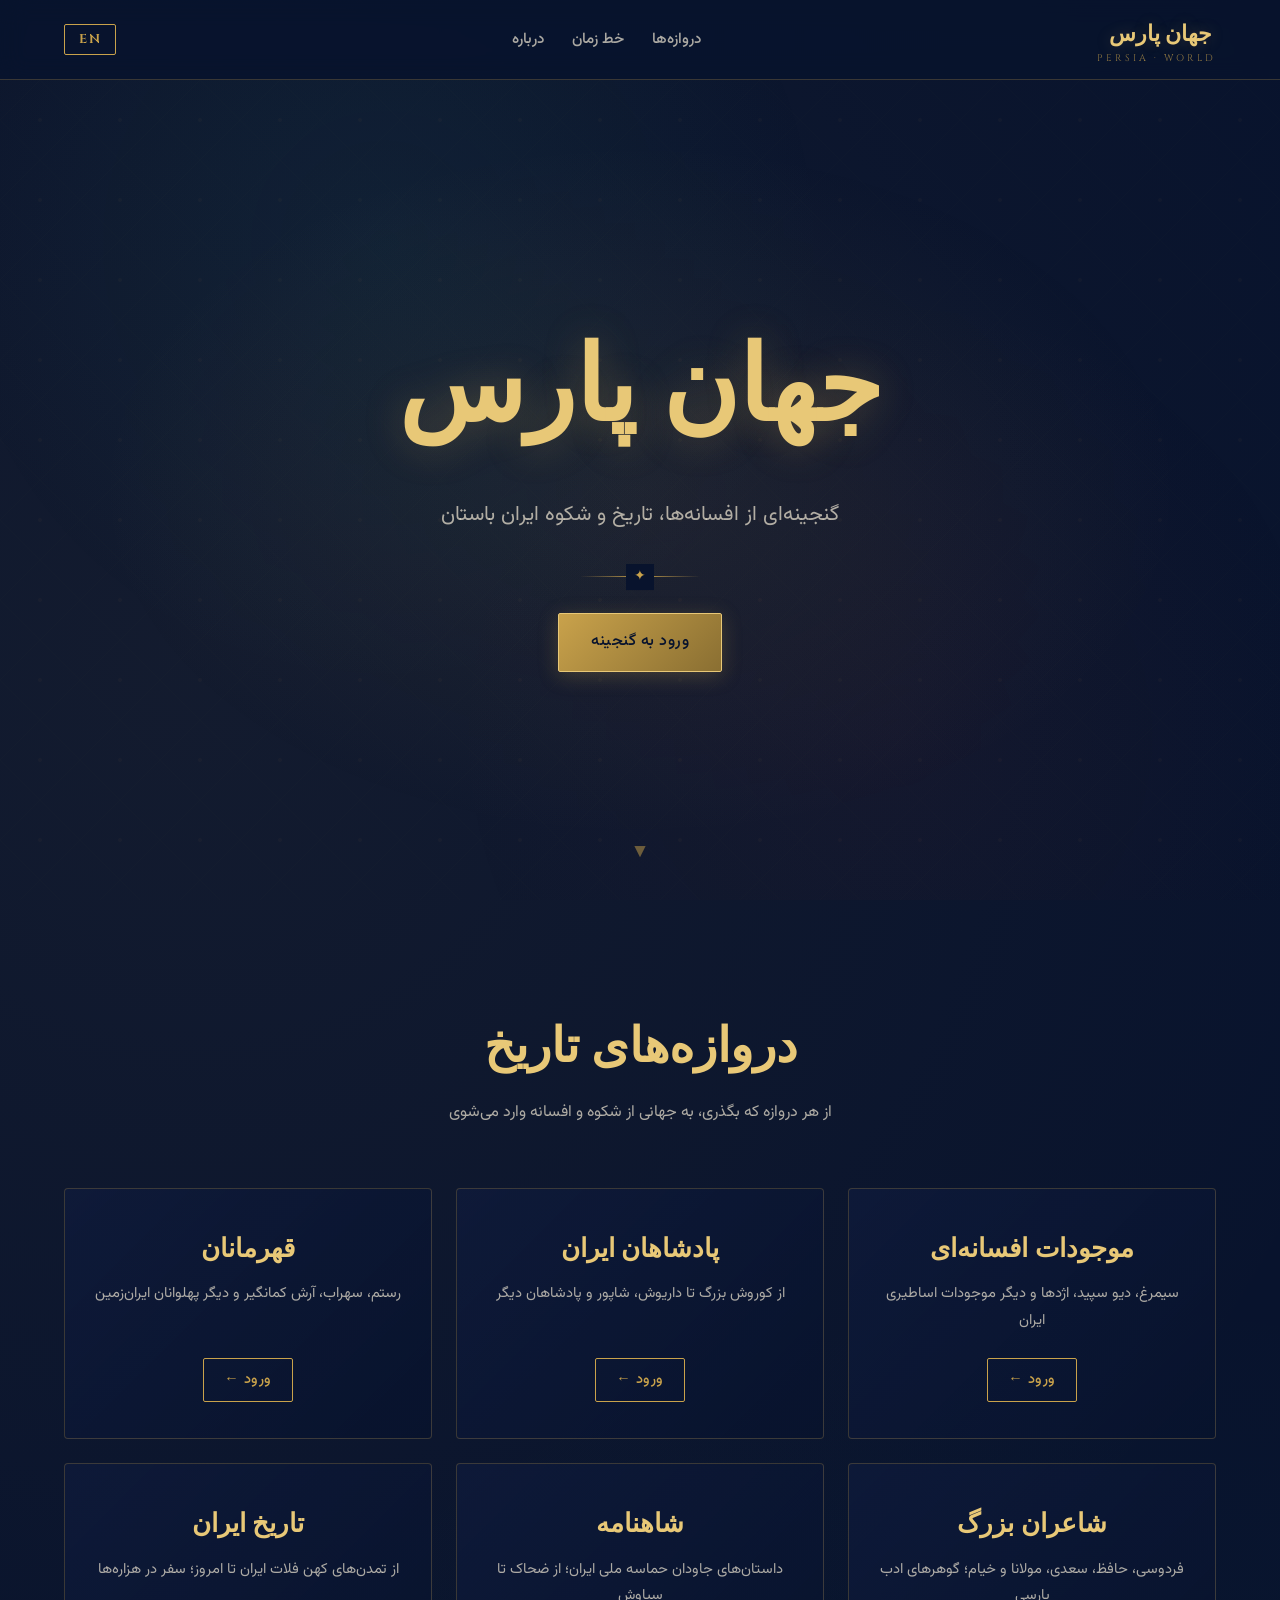
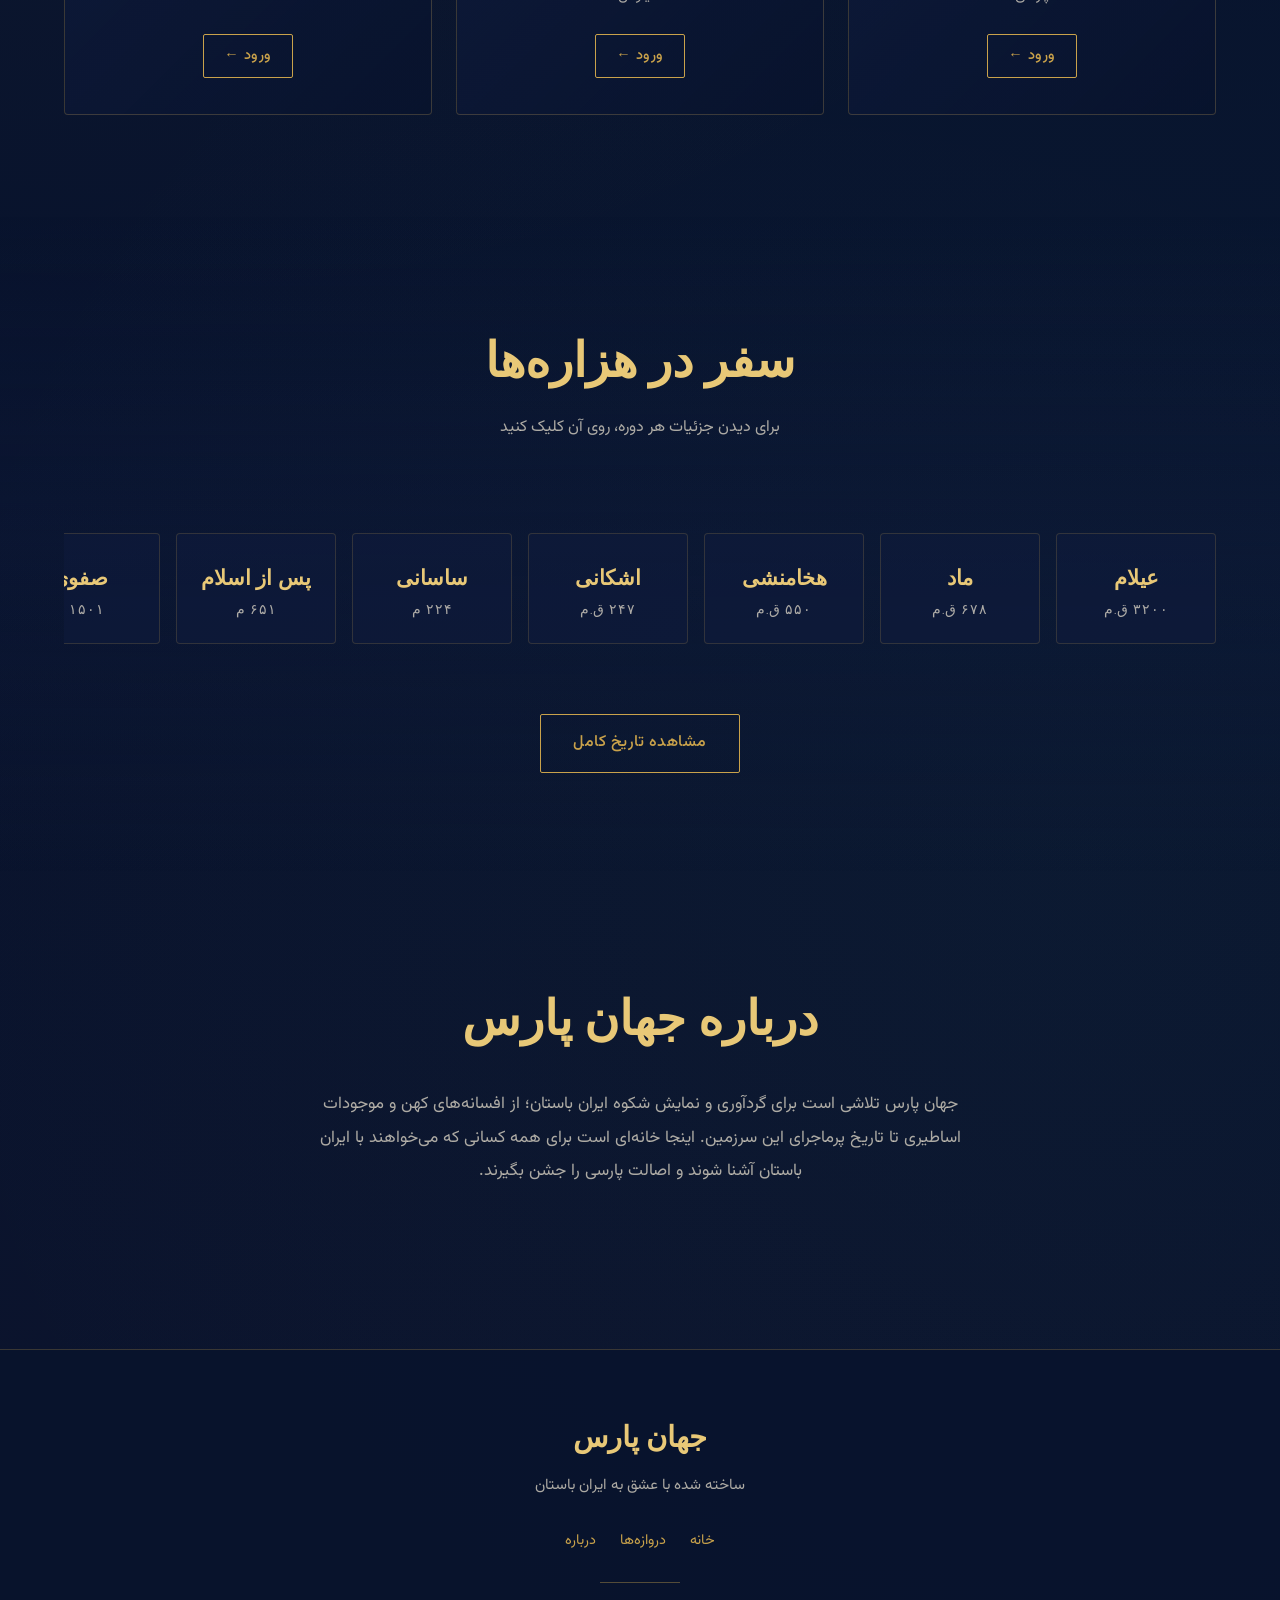
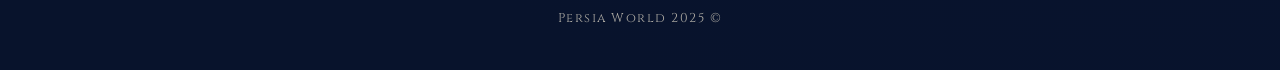
==== index.html @ 2fe026a0 "Update index.html" ====
<!DOCTYPE html>
<html lang="fa" dir="rtl">
<head>
  <meta charset="UTF-8">
  <meta name="viewport" content="width=device-width, initial-scale=1.0">
  <title>جهان پارس | Persia World</title>
  <meta name="description" content="گنجینه‌ای از افسانه‌ها، تاریخ و شکوه ایران باستان">
  <link rel="preconnect" href="https://fonts.googleapis.com">
  <link rel="preconnect" href="https://fonts.gstatic.com" crossorigin>
  <link href="https://fonts.googleapis.com/css2?family=Lalezar&family=Vazirmatn:wght@300;400;500;700;900&family=Cinzel:wght@400;700&display=swap" rel="stylesheet">
  <link rel="stylesheet" href="assets/css/main.css">
</head>
<body>

  <!-- هدر (بدون هیچ لوگو یا آیکون) -->
  <header class="site-header">
    <div class="container header-inner">
      <a href="index.html" class="brand">
        <span class="brand-fa" data-fa="جهان پارس" data-en="Persia World">جهان پارس</span>
        <span class="brand-en">PERSIA · WORLD</span>
      </a>
      <nav class="main-nav">
        <a href="#sections" data-fa="دروازه‌ها" data-en="Gateways">دروازه‌ها</a>
        <a href="#timeline" data-fa="خط زمان" data-en="Timeline">خط زمان</a>
        <a href="#about" data-fa="درباره" data-en="About">درباره</a>
      </nav>
      <div class="header-actions">
        <button class="lang-toggle" aria-label="تغییر زبان">EN</button>
        <button class="menu-toggle" aria-label="منو">☰</button>
      </div>
    </div>
  </header>

  <!-- هیرو -->
  <section class="hero">
    <div class="hero-bg-ornament"></div>
    <div class="hero-content container">
      <h1 class="hero-title" data-fa="جهان پارس" data-en="Persia World">جهان پارس</h1>
      <p class="hero-subtitle" data-fa="گنجینه‌ای از افسانه‌ها، تاریخ و شکوه ایران باستان" data-en="A treasury of legends, history, and the glory of ancient Persia">
        گنجینه‌ای از افسانه‌ها، تاریخ و شکوه ایران باستان
      </p>
      <div class="hero-divider"></div>
      <a href="#sections" class="btn btn-primary" data-fa="ورود به گنجینه" data-en="Enter the Treasury">ورود به گنجینه</a>
    </div>
    <div class="hero-scroll">▼</div>
  </section>

  <!-- دروازه‌ها (بدون آیکون — فقط متن) -->
  <section class="gateways" id="sections">
    <div class="container">
      <div class="section-header reveal">
        <h2 class="section-title" data-fa="دروازه‌های تاریخ" data-en="Gateways of History">دروازه‌های تاریخ</h2>
        <p class="section-desc" data-fa="از هر دروازه که بگذری، به جهانی از شکوه و افسانه وارد می‌شوی" data-en="Through each gateway, you step into a world of glory and legend">از هر دروازه که بگذری، به جهانی از شکوه و افسانه وارد می‌شوی</p>
      </div>

      <div class="gateway-grid">

        <a href="sections/creatures.html" class="gateway-card reveal">
          <h3 data-fa="موجودات افسانه‌ای" data-en="Mythical Creatures">موجودات افسانه‌ای</h3>
          <p data-fa="سیمرغ، دیو سپید، اژدها و دیگر موجودات اساطیری ایران" data-en="Simurgh, White Div, dragons and other mythical beings of Persia">سیمرغ، دیو سپید، اژدها و دیگر موجودات اساطیری ایران</p>
          <span class="gateway-btn" data-fa="ورود ←" data-en="Enter →">ورود ←</span>
        </a>

        <a href="sections/kings.html" class="gateway-card reveal">
          <h3 data-fa="پادشاهان ایران" data-en="Kings of Persia">پادشاهان ایران</h3>
          <p data-fa="از کوروش بزرگ تا داریوش، شاپور و پادشاهان دیگر" data-en="From Cyrus the Great to Darius, Shapur and other rulers">از کوروش بزرگ تا داریوش، شاپور و پادشاهان دیگر</p>
          <span class="gateway-btn" data-fa="ورود ←" data-en="Enter →">ورود ←</span>
        </a>

        <a href="sections/heroes.html" class="gateway-card reveal">
          <h3 data-fa="قهرمانان" data-en="Heroes">قهرمانان</h3>
          <p data-fa="رستم، سهراب، آرش کمانگیر و دیگر پهلوانان ایران‌زمین" data-en="Rostam, Sohrab, Arash the Archer and other heroes of Persia">رستم، سهراب، آرش کمانگیر و دیگر پهلوانان ایران‌زمین</p>
          <span class="gateway-btn" data-fa="ورود ←" data-en="Enter →">ورود ←</span>
        </a>

        <a href="sections/poets.html" class="gateway-card reveal">
          <h3 data-fa="شاعران بزرگ" data-en="Great Poets">شاعران بزرگ</h3>
          <p data-fa="فردوسی، حافظ، سعدی، مولانا و خیام؛ گوهرهای ادب پارسی" data-en="Ferdowsi, Hafez, Saadi, Rumi and Khayyam; treasures of Persian literature">فردوسی، حافظ، سعدی، مولانا و خیام؛ گوهرهای ادب پارسی</p>
          <span class="gateway-btn" data-fa="ورود ←" data-en="Enter →">ورود ←</span>
        </a>

        <a href="sections/shahnameh.html" class="gateway-card reveal">
          <h3 data-fa="شاهنامه" data-en="Shahnameh">شاهنامه</h3>
          <p data-fa="داستان‌های جاودان حماسه ملی ایران؛ از ضحاک تا سیاوش" data-en="Timeless tales of Persia's national epic; from Zahhak to Siyavash">داستان‌های جاودان حماسه ملی ایران؛ از ضحاک تا سیاوش</p>
          <span class="gateway-btn" data-fa="ورود ←" data-en="Enter →">ورود ←</span>
        </a>

        <a href="sections/history.html" class="gateway-card reveal">
          <h3 data-fa="تاریخ ایران" data-en="History of Persia">تاریخ ایران</h3>
          <p data-fa="از تمدن‌های کهن فلات ایران تا امروز؛ سفر در هزاره‌ها" data-en="From ancient civilizations of the Iranian plateau to today; a journey through millennia">از تمدن‌های کهن فلات ایران تا امروز؛ سفر در هزاره‌ها</p>
          <span class="gateway-btn" data-fa="ورود ←" data-en="Enter →">ورود ←</span>
        </a>
      </div>
    </div>
  </section>

  <!-- خط زمان -->
  <section class="timeline-preview" id="timeline">
    <div class="container">
      <div class="section-header reveal">
        <h2 class="section-title" data-fa="سفر در هزاره‌ها" data-en="A Journey Through Millennia">سفر در هزاره‌ها</h2>
        <p class="section-desc" data-fa="برای دیدن جزئیات هر دوره، روی آن کلیک کنید" data-en="Click on a period to see its details">برای دیدن جزئیات هر دوره، روی آن کلیک کنید</p>
      </div>
      <div class="timeline-strip" id="timelineStrip">
        <button class="timeline-item" data-era="elam"><span class="era">عیلام</span><span class="years">۳۲۰۰ ق.م</span></button>
        <button class="timeline-item" data-era="media"><span class="era">ماد</span><span class="years">۶۷۸ ق.م</span></button>
        <button class="timeline-item" data-era="achaemenid"><span class="era">هخامنشی</span><span class="years">۵۵۰ ق.م</span></button>
        <button class="timeline-item" data-era="parthian"><span class="era">اشکانی</span><span class="years">۲۴۷ ق.م</span></button>
        <button class="timeline-item" data-era="sasanian"><span class="era">ساسانی</span><span class="years">۲۲۴ م</span></button>
        <button class="timeline-item" data-era="islamic"><span class="era">پس از اسلام</span><span class="years">۶۵۱ م</span></button>
        <button class="timeline-item" data-era="safavid"><span class="era">صفوی</span><span class="years">۱۵۰۱ م</span></button>
        <button class="timeline-item" data-era="modern"><span class="era">معاصر</span><span class="years">۱۹۷۹ م</span></button>
      </div>
      <div class="timeline-cta">
        <a href="sections/history.html" class="btn btn-outline" data-fa="مشاهده تاریخ کامل" data-en="View Full History">مشاهده تاریخ کامل</a>
      </div>
    </div>
  </section>

  <!-- درباره -->
  <section class="about" id="about">
    <div class="container about-inner reveal">
      <h2 class="section-title" data-fa="درباره جهان پارس" data-en="About Persia World">درباره جهان پارس</h2>
      <p data-fa="جهان پارس تلاشی است برای گردآوری و نمایش شکوه ایران باستان؛ از افسانه‌های کهن و موجودات اساطیری تا تاریخ پرماجرای این سرزمین. اینجا خانه‌ای است برای همه کسانی که می‌خواهند با ایران باستان آشنا شوند و اصالت پارسی را جشن بگیرند." data-en="Persia World is an effort to gather and showcase the glory of ancient Persia; from ancient legends and mythical creatures to the eventful history of this land. This is a home for all who wish to discover ancient Persia and celebrate its authentic heritage.">
        جهان پارس تلاشی است برای گردآوری و نمایش شکوه ایران باستان؛ از افسانه‌های کهن و موجودات اساطیری تا تاریخ پرماجرای این سرزمین. اینجا خانه‌ای است برای همه کسانی که می‌خواهند با ایران باستان آشنا شوند و اصالت پارسی را جشن بگیرند.
      </p>
    </div>
  </section>

  <!-- فوتر (بدون تزیین) -->
  <footer class="site-footer">
    <div class="container footer-inner">
      <div class="footer-logo">جهان پارس</div>
      <p class="footer-text" data-fa="ساخته شده با عشق به ایران باستان" data-en="Made with love for ancient Persia">ساخته شده با عشق به ایران باستان</p>
      <div class="footer-links">
        <a href="index.html" data-fa="خانه" data-en="Home">خانه</a>
        <a href="#sections" data-fa="دروازه‌ها" data-en="Gateways">دروازه‌ها</a>
        <a href="#about" data-fa="درباره" data-en="About">درباره</a>
      </div>
      <div class="footer-divider"></div>
      <p class="footer-copy">© 2025 Persia World</p>
    </div>
  </footer>

  <script src="assets/js/main.js"></script>
</body>
</html>
---- assets/css/main.css ----
/* ═══════════════════════════════════════════════════════════
   جهان پارس | Persia World — استایل اصلی
   ═══════════════════════════════════════════════════════════ */

:root {
  --lapis:          #0f1b3d;
  --lapis-dark:     #08132d;
  --lapis-light:    #1a2a5c;
  --gold:           #c9a24b;
  --gold-light:     #e8c877;
  --gold-dim:       #8a6f32;
  --terracotta:     #a0522d;
  --cream:          #f2e9d5;
  --red-persian:    #a8322c;
  --turquoise:      #2eb4a8;
  --green-persian:  #1f5c3d;

  --text-primary:   #f2e9d5;
  --text-muted:     rgba(242, 233, 213, 0.7);

  --font-display: 'Noto Nastaliq Urdu', serif;
  --font-body:    'Vazirmatn', sans-serif;
  --font-latin:   'Cinzel', serif;
}

*, *::before, *::after { margin: 0; padding: 0; box-sizing: border-box; }
html { scroll-behavior: smooth; }

body {
  font-family: var(--font-body);
  background: var(--lapis-dark);
  color: var(--text-primary);
  direction: rtl;
  overflow-x: hidden;
  line-height: 1.8;
  min-height: 100vh;
  position: relative;
  background-image:
    radial-gradient(circle at 15% 20%, rgba(201, 162, 75, 0.06) 0%, transparent 45%),
    radial-gradient(circle at 85% 75%, rgba(46, 180, 168, 0.04) 0%, transparent 45%),
    radial-gradient(circle at 50% 100%, rgba(168, 50, 44, 0.03) 0%, transparent 50%);
}

body::before {
  content: '';
  position: fixed;
  inset: 0;
  background-image: url("data:image/svg+xml,%3Csvg xmlns='http://www.w3.org/2000/svg' width='80' height='80'%3E%3Cpath d='M40 0 L80 40 L40 80 L0 40 Z' stroke='%23c9a24b' fill='none' stroke-width='0.4'/%3E%3Ccircle cx='40' cy='40' r='2' fill='%23c9a24b'/%3E%3C/svg%3E");
  opacity: 0.04;
  pointer-events: none;
  z-index: 0;
}

img { max-width: 100%; display: block; }
a { color: inherit; text-decoration: none; }
button { font-family: inherit; }

.container { max-width: 1200px; margin: 0 auto; padding: 0 24px; position: relative; z-index: 1; }

/* ─── دکمه‌ها ─── */
.btn {
  display: inline-flex; align-items: center; gap: 8px;
  padding: 14px 32px; border-radius: 2px;
  font-family: var(--font-body); font-weight: 500; font-size: 1rem;
  letter-spacing: 0.5px; transition: all 0.35s ease;
  border: 1.5px solid transparent; cursor: pointer;
  position: relative; overflow: hidden;
}
.btn-primary {
  background: linear-gradient(135deg, var(--gold) 0%, var(--gold-dim) 100%);
  color: var(--lapis-dark); border-color: var(--gold-light);
  box-shadow: 0 4px 20px rgba(201, 162, 75, 0.25);
}
.btn-primary:hover {
  background: linear-gradient(135deg, var(--gold-light) 0%, var(--gold) 100%);
  box-shadow: 0 6px 30px rgba(201, 162, 75, 0.5);
  transform: translateY(-2px);
}
.btn-outline { background: transparent; color: var(--gold); border-color: var(--gold); }
.btn-outline:hover { background: var(--gold); color: var(--lapis-dark); }

/* ═══════════ هدر ═══════════ */
.site-header {
  position: sticky; top: 0; z-index: 100;
  background: rgba(8, 19, 45, 0.85);
  backdrop-filter: blur(12px); -webkit-backdrop-filter: blur(12px);
  border-bottom: 1px solid rgba(201, 162, 75, 0.25);
}
.header-inner {
  display: flex; align-items: center; justify-content: space-between;
  padding-top: 14px; padding-bottom: 14px; gap: 20px;
}

/* ─── برند متنی (بدون لوگو) ─── */
.brand {
  display: flex;
  flex-direction: column;
  align-items: flex-start;
  transition: opacity 0.3s;
  line-height: 1;
}
.brand:hover { opacity: 0.85; }

.brand-fa {
  font-family: var(--font-display);
  font-size: 1.35rem;
  color: var(--gold-light);
  font-weight: 700;
  /* ✅ نستعلیق به ارتفاع عمودی بیشتری نیاز دارد تا حروف پایین‌افتاده با خط بعد قاطی نشوند */
  line-height: 1.9;
  padding: 0 4px;
  display: block;
  text-shadow: 0 0 15px rgba(201, 162, 75, 0.25);
  white-space: nowrap;
}

.brand-en {
  font-family: var(--font-latin);
  font-size: 0.6rem;
  letter-spacing: 3px;
  color: var(--gold);
  opacity: 0.7;
  margin-top: -2px;
  display: block;
  line-height: 1.2;
}

.main-nav { display: flex; gap: 28px; align-items: center; }
.main-nav a {
  font-size: 0.95rem; font-weight: 500; color: var(--text-muted);
  transition: color 0.3s; position: relative; padding: 6px 0;
}
.main-nav a::after {
  content: ''; position: absolute; bottom: 0; right: 0;
  width: 0; height: 1.5px; background: var(--gold); transition: width 0.3s;
}
.main-nav a:hover { color: var(--gold); }
.main-nav a:hover::after { width: 100%; }

.header-actions { display: flex; align-items: center; gap: 10px; }
.lang-toggle {
  background: transparent; border: 1.5px solid var(--gold); color: var(--gold);
  font-family: var(--font-latin); font-weight: 700; font-size: 0.8rem;
  letter-spacing: 1.5px; padding: 6px 14px; border-radius: 2px; cursor: pointer; transition: all 0.3s;
}
.lang-toggle:hover { background: var(--gold); color: var(--lapis-dark); }
.menu-toggle { display: none; background: transparent; border: none; color: var(--gold); font-size: 1.6rem; cursor: pointer; padding: 4px 10px; }

/* ═══════════ هیرو ═══════════ */
.hero {
  min-height: calc(100vh - 80px); display: flex; flex-direction: column;
  align-items: center; justify-content: center; text-align: center;
  position: relative; padding: 60px 24px 80px; overflow: hidden;
}
.hero-bg-ornament {
  position: absolute; inset: 0;
  background:
    radial-gradient(ellipse at center, rgba(201, 162, 75, 0.08) 0%, transparent 60%),
    radial-gradient(circle at 30% 20%, rgba(46, 180, 168, 0.06) 0%, transparent 40%),
    radial-gradient(circle at 70% 80%, rgba(168, 50, 44, 0.05) 0%, transparent 40%);
  pointer-events: none;
}
.hero-content { position: relative; z-index: 2; max-width: 800px; }
.hero-stars { color: var(--gold); font-size: 1.2rem; letter-spacing: 12px; margin-bottom: 24px; opacity: 0.8; animation: twinkle 3s infinite alternate; }
@keyframes twinkle { from { opacity: 0.5; } to { opacity: 1; } }
.hero-title {
  font-family: var(--font-display); font-size: clamp(3rem, 9vw, 6.5rem);
  color: var(--gold-light); font-weight: 700;
  /* نستعلیق در سایز بزرگ هم به line-height بالا نیاز دارد */
  line-height: 1.9;
  margin-bottom: 12px;
  text-shadow: 0 0 40px rgba(201, 162, 75, 0.3);
}
.hero-subtitle { font-size: clamp(1rem, 2.2vw, 1.3rem); color: var(--text-muted); max-width: 600px; margin: 0 auto 40px; line-height: 1.9; }
.hero-divider {
  width: 120px; height: 1.5px;
  background: linear-gradient(90deg, transparent, var(--gold), transparent);
  margin: 0 auto 36px; position: relative;
}
.hero-divider::after {
  content: '✦'; position: absolute; top: 50%; left: 50%;
  transform: translate(-50%, -50%); background: var(--lapis-dark);
  color: var(--gold); padding: 0 8px; font-size: 0.9rem;
}
.hero-scroll {
  position: absolute; bottom: 30px; left: 50%; transform: translateX(-50%);
  color: var(--gold); opacity: 0.5; font-size: 1.2rem; animation: bounce 2s infinite;
}
@keyframes bounce {
  0%, 100% { transform: translateX(-50%) translateY(0); }
  50% { transform: translateX(-50%) translateY(8px); }
}

/* ─── عناوین بخش‌ها ─── */
.section-header { text-align: center; margin-bottom: 60px; }
.section-eyebrow { color: var(--gold); font-size: 0.9rem; letter-spacing: 12px; display: block; margin-bottom: 16px; opacity: 0.7; }
.section-title {
  font-family: var(--font-display);
  font-size: clamp(2rem, 5vw, 3rem);
  color: var(--gold-light);
  font-weight: 700;
  line-height: 1.9;
  margin-bottom: 8px;
}
.section-desc { color: var(--text-muted); font-size: 1rem; max-width: 600px; margin: 0 auto; }

/* ═══════════ دروازه‌ها ═══════════ */
.gateways { padding: 100px 0; position: relative; }
.gateway-grid { display: grid; grid-template-columns: repeat(auto-fit, minmax(280px, 1fr)); gap: 24px; }
.gateway-card {
  background: linear-gradient(135deg, rgba(15, 27, 61, 0.7) 0%, rgba(8, 19, 45, 0.9) 100%);
  border: 1px solid rgba(201, 162, 75, 0.25); border-radius: 4px;
  padding: 36px 28px; text-align: center;
  transition: all 0.4s cubic-bezier(0.4, 0, 0.2, 1);
  position: relative; overflow: hidden;
  display: flex; flex-direction: column; align-items: center; cursor: pointer;
}
.gateway-card::before {
  content: ''; position: absolute; top: 0; right: 0;
  width: 60px; height: 60px;
  background: radial-gradient(circle at top right, rgba(201, 162, 75, 0.3), transparent 70%);
  opacity: 0; transition: opacity 0.4s;
}
.gateway-card:hover {
  transform: translateY(-6px); border-color: var(--gold);
  box-shadow: 0 20px 40px rgba(0, 0, 0, 0.4), 0 0 30px rgba(201, 162, 75, 0.15);
  background: linear-gradient(135deg, rgba(26, 42, 92, 0.8) 0%, rgba(15, 27, 61, 0.95) 100%);
}
.gateway-card:hover::before { opacity: 1; }
.gateway-icon {
  width: 70px; height: 70px; margin-bottom: 22px;
  color: var(--gold); transition: transform 0.4s;
}
.gateway-card:hover .gateway-icon { transform: scale(1.1) rotate(-3deg); }
.gateway-icon svg { width: 100%; height: 100%; }
.gateway-card h3 {
  font-family: var(--font-display);
  font-size: 1.6rem;
  color: var(--gold-light);
  margin-bottom: 8px;
  font-weight: 700;
  line-height: 1.9;
}
.gateway-card p { color: var(--text-muted); font-size: 0.92rem; line-height: 1.8; margin-bottom: 24px; flex: 1; }
.gateway-btn {
  display: inline-block; color: var(--gold); font-weight: 500; font-size: 0.9rem;
  padding: 8px 20px; border: 1px solid var(--gold); border-radius: 2px;
  transition: all 0.3s; letter-spacing: 0.5px;
}
.gateway-card:hover .gateway-btn { background: var(--gold); color: var(--lapis-dark); }

/* ═══════════ خط زمان ═══════════ */
.timeline-preview { padding: 100px 0; background: linear-gradient(180deg, transparent 0%, rgba(15, 27, 61, 0.3) 50%, transparent 100%); position: relative; }
.timeline-strip {
  display: flex; gap: 16px; overflow-x: auto; padding: 30px 8px;
  scroll-snap-type: x mandatory; -webkit-overflow-scrolling: touch;
  scrollbar-width: thin; scrollbar-color: var(--gold) transparent;
}
.timeline-strip::-webkit-scrollbar { height: 6px; }
.timeline-strip::-webkit-scrollbar-track { background: rgba(201, 162, 75, 0.1); }
.timeline-strip::-webkit-scrollbar-thumb { background: var(--gold); border-radius: 3px; }

.timeline-item {
  flex-shrink: 0; min-width: 160px;
  background: rgba(15, 27, 61, 0.6);
  border: 1px solid rgba(201, 162, 75, 0.2);
  border-radius: 4px;
  padding: 24px 20px;
  text-align: center;
  scroll-snap-align: start;
  transition: all 0.3s;
  position: relative;
  cursor: pointer;
  color: var(--text-primary);
  font-family: inherit;
}
.timeline-item:hover {
  border-color: var(--gold);
  background: rgba(26, 42, 92, 0.7);
  transform: translateY(-4px);
}

.timeline-item.active {
  border-color: var(--gold);
  background: linear-gradient(135deg, rgba(201, 162, 75, 0.2), rgba(15, 27, 61, 0.8));
  box-shadow: 0 0 22px rgba(201, 162, 75, 0.35), inset 0 0 12px rgba(201, 162, 75, 0.1);
}
.timeline-item.active .era { color: var(--gold-light); }

.timeline-item .era {
  display: block;
  font-family: var(--font-display);
  font-size: 1.3rem;
  color: var(--gold-light);
  margin-bottom: 4px;
  font-weight: 700;
  line-height: 1.9;
}
.timeline-item .years { display: block; font-size: 0.85rem; color: var(--text-muted); font-family: var(--font-latin); letter-spacing: 1px; }
.timeline-cta { text-align: center; margin-top: 40px; }

/* ═══════════ درباره ═══════════ */
.about { padding: 100px 0; }
.about-inner { text-align: center; max-width: 700px; }
.about-ornament { color: var(--gold); font-size: 2rem; margin-bottom: 20px; opacity: 0.6; }
.about p { color: var(--text-muted); font-size: 1.05rem; line-height: 2; margin-top: 24px; }

/* ═══════════ فوتر ═══════════ */
.site-footer { background: rgba(8, 19, 45, 0.9); border-top: 1px solid rgba(201, 162, 75, 0.25); padding: 60px 0 40px; margin-top: 60px; }
.footer-inner { text-align: center; }
.footer-logo {
  font-family: var(--font-display);
  font-size: 1.8rem;
  color: var(--gold-light);
  margin-bottom: 8px;
  font-weight: 700;
  line-height: 1.9;
}
.footer-text { color: var(--text-muted); font-size: 0.95rem; margin-bottom: 28px; }
.footer-links { display: flex; justify-content: center; gap: 24px; flex-wrap: wrap; margin-bottom: 28px; }
.footer-links a { color: var(--gold); font-size: 0.9rem; transition: color 0.3s; }
.footer-links a:hover { color: var(--gold-light); }
.footer-divider { width: 80px; height: 1px; background: var(--gold); opacity: 0.4; margin: 0 auto 24px; }
.footer-copy { color: var(--text-muted); font-size: 0.8rem; font-family: var(--font-latin); letter-spacing: 1.5px; }

/* ─── انیمیشن ظاهر شدن ─── */
.reveal { opacity: 0; transform: translateY(30px); transition: opacity 0.8s ease, transform 0.8s ease; }
.reveal.visible { opacity: 1; transform: translateY(0); }

/* ═══════════ ریسپانسیو ═══════════ */
@media (max-width: 768px) {
  .main-nav { display: none; position: absolute; top: 100%; right: 0; left: 0; background: rgba(8, 19, 45, 0.98); backdrop-filter: blur(12px); flex-direction: column; padding: 24px; gap: 16px; border-bottom: 1px solid rgba(201, 162, 75, 0.3); }
  .main-nav.open { display: flex; }
  .menu-toggle { display: block; }

  .brand-fa { font-size: 1.2rem; line-height: 1.85; }
  .brand-en { font-size: 0.55rem; letter-spacing: 2.5px; margin-top: -1px; }

  .hero { min-height: 80vh; padding: 40px 20px 60px; }
  .hero-stars { letter-spacing: 8px; margin-bottom: 16px; }
  .gateways, .timeline-preview, .about { padding: 70px 0; }
  .section-header { margin-bottom: 40px; }
  .gateway-card { padding: 28px 22px; }
  .gateway-icon { width: 56px; height: 56px; margin-bottom: 16px; }
  .gateway-card h3 { font-size: 1.35rem; }
}

html[dir="ltr"] body { direction: ltr; }
html[dir="ltr"] .main-nav a::after { right: auto; left: 0; }
html[dir="ltr"] .brand { align-items: flex-start; text-align: left; }
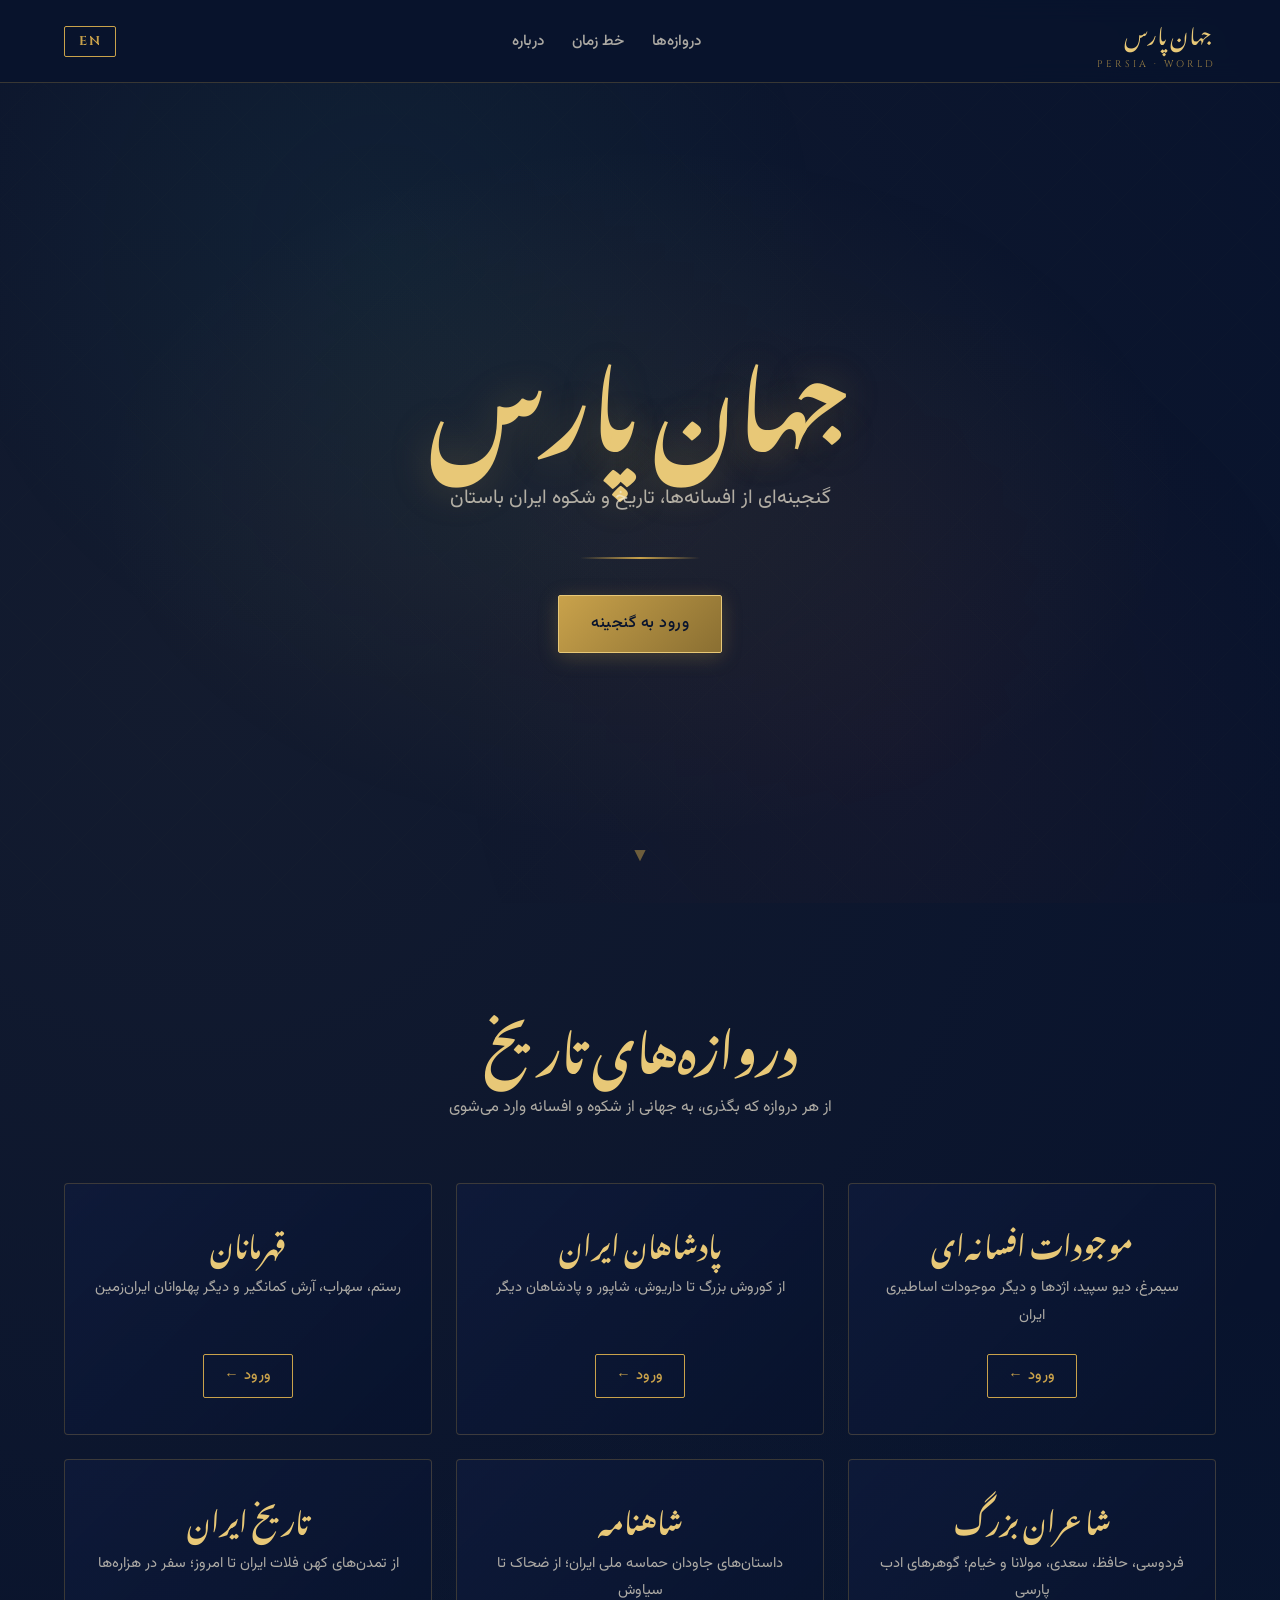
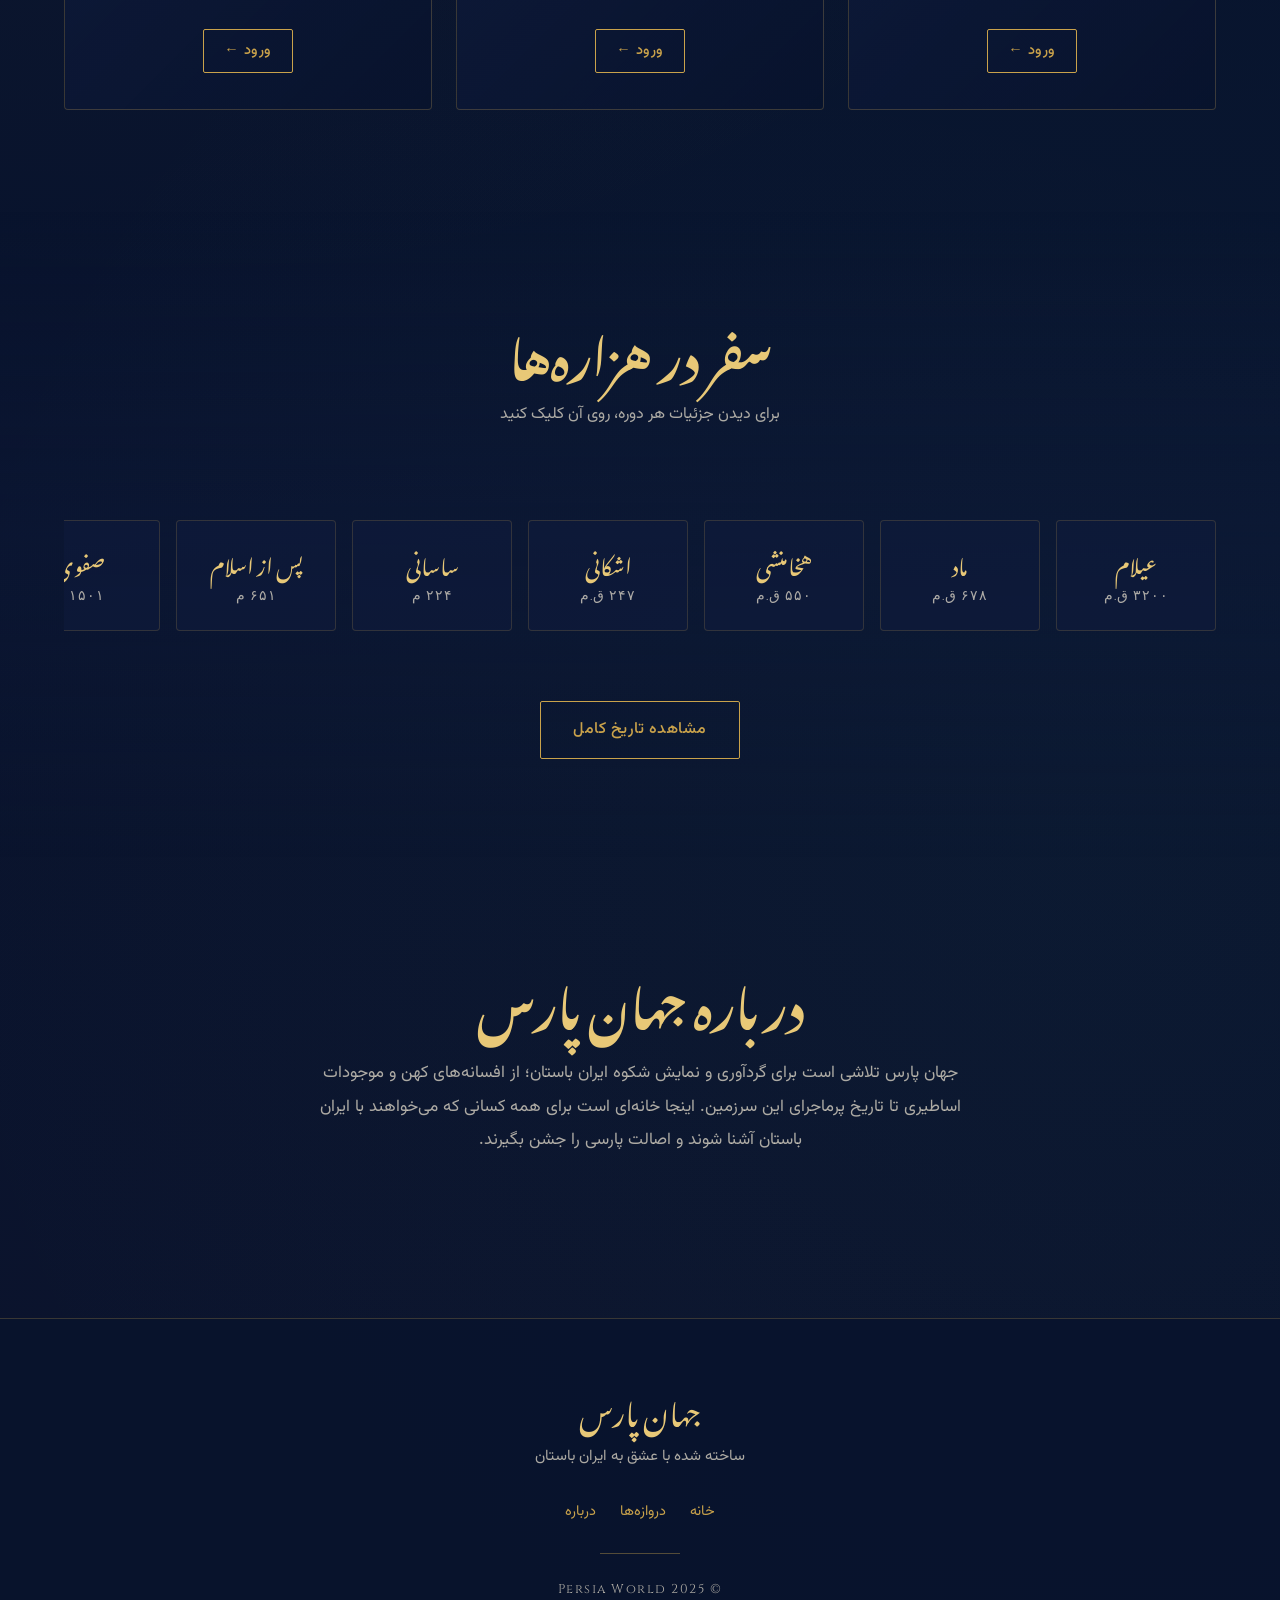
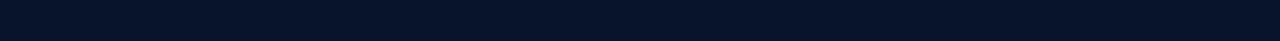
==== commit bbacd94d: "Update index.html" ====
--- a/index.html
+++ b/index.html
@@ -5,14 +5,17 @@
   <meta name="viewport" content="width=device-width, initial-scale=1.0">
   <title>جهان پارس | Persia World</title>
   <meta name="description" content="گنجینه‌ای از افسانه‌ها، تاریخ و شکوه ایران باستان">
+
+  <!-- ✅ فونت‌ها: نستعلیق + وزیرمتن + Cinzel -->
   <link rel="preconnect" href="https://fonts.googleapis.com">
   <link rel="preconnect" href="https://fonts.gstatic.com" crossorigin>
-  <link href="https://fonts.googleapis.com/css2?family=Lalezar&family=Vazirmatn:wght@300;400;500;700;900&family=Cinzel:wght@400;700&display=swap" rel="stylesheet">
+  <link href="https://fonts.googleapis.com/css2?family=Noto+Nastaliq+Urdu:wght@400;700&family=Vazirmatn:wght@300;400;500;700;900&family=Cinzel:wght@400;700&display=swap" rel="stylesheet">
+
   <link rel="stylesheet" href="assets/css/main.css">
 </head>
 <body>
 
-  <!-- هدر (بدون هیچ لوگو یا آیکون) -->
+  <!-- ═══════════ هدر ═══════════ -->
   <header class="site-header">
     <div class="container header-inner">
       <a href="index.html" class="brand">
@@ -31,7 +34,7 @@
     </div>
   </header>
 
-  <!-- هیرو -->
+  <!-- ═══════════ هیرو ═══════════ -->
   <section class="hero">
     <div class="hero-bg-ornament"></div>
     <div class="hero-content container">
@@ -45,7 +48,7 @@
     <div class="hero-scroll">▼</div>
   </section>
 
-  <!-- دروازه‌ها (بدون آیکون — فقط متن) -->
+  <!-- ═══════════ دروازه‌ها ═══════════ -->
   <section class="gateways" id="sections">
     <div class="container">
       <div class="section-header reveal">
@@ -94,7 +97,7 @@
     </div>
   </section>
 
-  <!-- خط زمان -->
+  <!-- ═══════════ خط زمان ═══════════ -->
   <section class="timeline-preview" id="timeline">
     <div class="container">
       <div class="section-header reveal">
@@ -117,7 +120,7 @@
     </div>
   </section>
 
-  <!-- درباره -->
+  <!-- ═══════════ درباره ═══════════ -->
   <section class="about" id="about">
     <div class="container about-inner reveal">
       <h2 class="section-title" data-fa="درباره جهان پارس" data-en="About Persia World">درباره جهان پارس</h2>
@@ -127,7 +130,7 @@
     </div>
   </section>
 
-  <!-- فوتر (بدون تزیین) -->
+  <!-- ═══════════ فوتر ═══════════ -->
   <footer class="site-footer">
     <div class="container footer-inner">
       <div class="footer-logo">جهان پارس</div>
--- a/assets/css/main.css
+++ b/assets/css/main.css
@@ -1,5 +1,5 @@
 /* ═══════════════════════════════════════════════════════════
-   جهان پارس | Persia World — استایل اصلی
+   جهان پارس | Persia World — استایل اصلی (با فونت نستعلیق)
    ═══════════════════════════════════════════════════════════ */
 
 :root {
@@ -18,6 +18,7 @@
   --text-primary:   #f2e9d5;
   --text-muted:     rgba(242, 233, 213, 0.7);
 
+  /* ✅ فونت نستعلیق برگشت */
   --font-display: 'Noto Nastaliq Urdu', serif;
   --font-body:    'Vazirmatn', sans-serif;
   --font-latin:   'Cinzel', serif;
@@ -45,7 +46,7 @@
   content: '';
   position: fixed;
   inset: 0;
-  background-image: url("data:image/svg+xml,%3Csvg xmlns='http://www.w3.org/2000/svg' width='80' height='80'%3E%3Cpath d='M40 0 L80 40 L40 80 L0 40 Z' stroke='%23c9a24b' fill='none' stroke-width='0.4'/%3E%3Ccircle cx='40' cy='40' r='2' fill='%23c9a24b'/%3E%3C/svg%3E");
+  background-image: url("data:image/svg+xml,%3Csvg xmlns='http://www.w3.org/2000/svg' width='80' height='80'%3E%3Cpath d='M40 0 L80 40 L40 80 L0 40 Z' stroke='%23c9a24b' fill='none' stroke-width='0.4'/%3E%3C/svg%3E");
   opacity: 0.04;
   pointer-events: none;
   z-index: 0;
@@ -57,7 +58,7 @@
 
 .container { max-width: 1200px; margin: 0 auto; padding: 0 24px; position: relative; z-index: 1; }
 
-/* ─── دکمه‌ها ─── */
+/* دکمه‌ها */
 .btn {
   display: inline-flex; align-items: center; gap: 8px;
   padding: 14px 32px; border-radius: 2px;
@@ -82,47 +83,43 @@
 /* ═══════════ هدر ═══════════ */
 .site-header {
   position: sticky; top: 0; z-index: 100;
-  background: rgba(8, 19, 45, 0.85);
+  background: rgba(8, 19, 45, 0.9);
   backdrop-filter: blur(12px); -webkit-backdrop-filter: blur(12px);
   border-bottom: 1px solid rgba(201, 162, 75, 0.25);
 }
 .header-inner {
   display: flex; align-items: center; justify-content: space-between;
-  padding-top: 14px; padding-bottom: 14px; gap: 20px;
-}
-
-/* ─── برند متنی (بدون لوگو) ─── */
+  padding-top: 12px; padding-bottom: 12px; gap: 20px;
+}
+
+/* برند متنی — نستعلیق با فاصله‌گذاری ایمن */
 .brand {
   display: flex;
   flex-direction: column;
   align-items: flex-start;
-  transition: opacity 0.3s;
-  line-height: 1;
+  gap: 0;
 }
 .brand:hover { opacity: 0.85; }
 
 .brand-fa {
+  display: block;
   font-family: var(--font-display);
   font-size: 1.35rem;
-  color: var(--gold-light);
-  font-weight: 700;
-  /* ✅ نستعلیق به ارتفاع عمودی بیشتری نیاز دارد تا حروف پایین‌افتاده با خط بعد قاطی نشوند */
-  line-height: 1.9;
-  padding: 0 4px;
+  /* ✅ نستعلیق: line-height بالا + padding-bottom ایمن برای دنباله‌های حروف */
+  line-height: 1.8;
+  padding: 0 4px 8px;
+  color: var(--gold-light);
+  white-space: nowrap;
+}
+
+.brand-en {
   display: block;
-  text-shadow: 0 0 15px rgba(201, 162, 75, 0.25);
-  white-space: nowrap;
-}
-
-.brand-en {
   font-family: var(--font-latin);
   font-size: 0.6rem;
+  line-height: 1.2;
   letter-spacing: 3px;
   color: var(--gold);
-  opacity: 0.7;
-  margin-top: -2px;
-  display: block;
-  line-height: 1.2;
+  opacity: 0.75;
 }
 
 .main-nav { display: flex; gap: 28px; align-items: center; }
@@ -161,27 +158,32 @@
   pointer-events: none;
 }
 .hero-content { position: relative; z-index: 2; max-width: 800px; }
-.hero-stars { color: var(--gold); font-size: 1.2rem; letter-spacing: 12px; margin-bottom: 24px; opacity: 0.8; animation: twinkle 3s infinite alternate; }
-@keyframes twinkle { from { opacity: 0.5; } to { opacity: 1; } }
+
 .hero-title {
-  font-family: var(--font-display); font-size: clamp(3rem, 9vw, 6.5rem);
-  color: var(--gold-light); font-weight: 700;
-  /* نستعلیق در سایز بزرگ هم به line-height بالا نیاز دارد */
-  line-height: 1.9;
+  font-family: var(--font-display);
+  font-size: clamp(3rem, 9vw, 6rem);
+  color: var(--gold-light);
+  /* ✅ نستعلیق: در سایز بزرگ 1.6 کافیه چون نسبت دنباله کمتره */
+  line-height: 1.6;
   margin-bottom: 12px;
-  text-shadow: 0 0 40px rgba(201, 162, 75, 0.3);
-}
-.hero-subtitle { font-size: clamp(1rem, 2.2vw, 1.3rem); color: var(--text-muted); max-width: 600px; margin: 0 auto 40px; line-height: 1.9; }
+  text-shadow: 0 0 40px rgba(201, 162, 75, 0.25);
+}
+
+.hero-subtitle {
+  font-family: var(--font-body);
+  font-size: clamp(1rem, 2.2vw, 1.25rem);
+  color: var(--text-muted);
+  max-width: 600px;
+  margin: 0 auto 40px;
+  line-height: 1.9;
+}
+
 .hero-divider {
   width: 120px; height: 1.5px;
   background: linear-gradient(90deg, transparent, var(--gold), transparent);
-  margin: 0 auto 36px; position: relative;
-}
-.hero-divider::after {
-  content: '✦'; position: absolute; top: 50%; left: 50%;
-  transform: translate(-50%, -50%); background: var(--lapis-dark);
-  color: var(--gold); padding: 0 8px; font-size: 0.9rem;
-}
+  margin: 0 auto 36px;
+}
+
 .hero-scroll {
   position: absolute; bottom: 30px; left: 50%; transform: translateX(-50%);
   color: var(--gold); opacity: 0.5; font-size: 1.2rem; animation: bounce 2s infinite;
@@ -191,26 +193,33 @@
   50% { transform: translateX(-50%) translateY(8px); }
 }
 
-/* ─── عناوین بخش‌ها ─── */
+/* عنوان بخش‌ها */
 .section-header { text-align: center; margin-bottom: 60px; }
-.section-eyebrow { color: var(--gold); font-size: 0.9rem; letter-spacing: 12px; display: block; margin-bottom: 16px; opacity: 0.7; }
 .section-title {
   font-family: var(--font-display);
   font-size: clamp(2rem, 5vw, 3rem);
   color: var(--gold-light);
-  font-weight: 700;
-  line-height: 1.9;
+  /* ✅ نستعلیق با فضای کافی برای دنباله‌ها */
+  line-height: 1.7;
   margin-bottom: 8px;
 }
-.section-desc { color: var(--text-muted); font-size: 1rem; max-width: 600px; margin: 0 auto; }
+.section-desc {
+  color: var(--text-muted);
+  font-size: 1rem;
+  max-width: 600px;
+  margin: 0 auto;
+  line-height: 1.9;
+}
 
 /* ═══════════ دروازه‌ها ═══════════ */
 .gateways { padding: 100px 0; position: relative; }
 .gateway-grid { display: grid; grid-template-columns: repeat(auto-fit, minmax(280px, 1fr)); gap: 24px; }
 .gateway-card {
   background: linear-gradient(135deg, rgba(15, 27, 61, 0.7) 0%, rgba(8, 19, 45, 0.9) 100%);
-  border: 1px solid rgba(201, 162, 75, 0.25); border-radius: 4px;
-  padding: 36px 28px; text-align: center;
+  border: 1px solid rgba(201, 162, 75, 0.25);
+  border-radius: 4px;
+  padding: 32px 28px 36px;
+  text-align: center;
   transition: all 0.4s cubic-bezier(0.4, 0, 0.2, 1);
   position: relative; overflow: hidden;
   display: flex; flex-direction: column; align-items: center; cursor: pointer;
@@ -218,7 +227,7 @@
 .gateway-card::before {
   content: ''; position: absolute; top: 0; right: 0;
   width: 60px; height: 60px;
-  background: radial-gradient(circle at top right, rgba(201, 162, 75, 0.3), transparent 70%);
+  background: radial-gradient(circle at top right, rgba(201, 162, 75, 0.25), transparent 70%);
   opacity: 0; transition: opacity 0.4s;
 }
 .gateway-card:hover {
@@ -227,30 +236,41 @@
   background: linear-gradient(135deg, rgba(26, 42, 92, 0.8) 0%, rgba(15, 27, 61, 0.95) 100%);
 }
 .gateway-card:hover::before { opacity: 1; }
-.gateway-icon {
-  width: 70px; height: 70px; margin-bottom: 22px;
-  color: var(--gold); transition: transform 0.4s;
-}
-.gateway-card:hover .gateway-icon { transform: scale(1.1) rotate(-3deg); }
-.gateway-icon svg { width: 100%; height: 100%; }
+
 .gateway-card h3 {
   font-family: var(--font-display);
-  font-size: 1.6rem;
-  color: var(--gold-light);
-  margin-bottom: 8px;
-  font-weight: 700;
-  line-height: 1.9;
-}
-.gateway-card p { color: var(--text-muted); font-size: 0.92rem; line-height: 1.8; margin-bottom: 24px; flex: 1; }
+  font-size: 1.7rem;
+  color: var(--gold-light);
+  /* ✅ نستعلیق در سایز متوسط */
+  line-height: 1.9;
+  margin-bottom: 6px;
+}
+.gateway-card p {
+  color: var(--text-muted);
+  font-size: 0.92rem;
+  line-height: 1.9;
+  margin-bottom: 24px;
+  flex: 1;
+}
 .gateway-btn {
-  display: inline-block; color: var(--gold); font-weight: 500; font-size: 0.9rem;
-  padding: 8px 20px; border: 1px solid var(--gold); border-radius: 2px;
-  transition: all 0.3s; letter-spacing: 0.5px;
+  display: inline-block;
+  color: var(--gold);
+  font-weight: 500;
+  font-size: 0.9rem;
+  padding: 8px 20px;
+  border: 1px solid var(--gold);
+  border-radius: 2px;
+  transition: all 0.3s;
+  letter-spacing: 0.5px;
 }
 .gateway-card:hover .gateway-btn { background: var(--gold); color: var(--lapis-dark); }
 
 /* ═══════════ خط زمان ═══════════ */
-.timeline-preview { padding: 100px 0; background: linear-gradient(180deg, transparent 0%, rgba(15, 27, 61, 0.3) 50%, transparent 100%); position: relative; }
+.timeline-preview {
+  padding: 100px 0;
+  background: linear-gradient(180deg, transparent 0%, rgba(15, 27, 61, 0.3) 50%, transparent 100%);
+  position: relative;
+}
 .timeline-strip {
   display: flex; gap: 16px; overflow-x: auto; padding: 30px 8px;
   scroll-snap-type: x mandatory; -webkit-overflow-scrolling: touch;
@@ -265,11 +285,10 @@
   background: rgba(15, 27, 61, 0.6);
   border: 1px solid rgba(201, 162, 75, 0.2);
   border-radius: 4px;
-  padding: 24px 20px;
+  padding: 20px 20px 24px;
   text-align: center;
   scroll-snap-align: start;
   transition: all 0.3s;
-  position: relative;
   cursor: pointer;
   color: var(--text-primary);
   font-family: inherit;
@@ -279,72 +298,98 @@
   background: rgba(26, 42, 92, 0.7);
   transform: translateY(-4px);
 }
-
 .timeline-item.active {
   border-color: var(--gold);
   background: linear-gradient(135deg, rgba(201, 162, 75, 0.2), rgba(15, 27, 61, 0.8));
   box-shadow: 0 0 22px rgba(201, 162, 75, 0.35), inset 0 0 12px rgba(201, 162, 75, 0.1);
 }
-.timeline-item.active .era { color: var(--gold-light); }
 
 .timeline-item .era {
   display: block;
   font-family: var(--font-display);
-  font-size: 1.3rem;
-  color: var(--gold-light);
-  margin-bottom: 4px;
-  font-weight: 700;
-  line-height: 1.9;
-}
-.timeline-item .years { display: block; font-size: 0.85rem; color: var(--text-muted); font-family: var(--font-latin); letter-spacing: 1px; }
+  font-size: 1.35rem;
+  color: var(--gold-light);
+  /* ✅ نستعلیق در سایز کوچک نیاز به فضای بیشتری دارد */
+  line-height: 2;
+  margin-bottom: 2px;
+}
+.timeline-item .years {
+  display: block;
+  font-size: 0.85rem;
+  color: var(--text-muted);
+  font-family: var(--font-latin);
+  letter-spacing: 1px;
+  line-height: 1.4;
+}
 .timeline-cta { text-align: center; margin-top: 40px; }
 
 /* ═══════════ درباره ═══════════ */
 .about { padding: 100px 0; }
 .about-inner { text-align: center; max-width: 700px; }
-.about-ornament { color: var(--gold); font-size: 2rem; margin-bottom: 20px; opacity: 0.6; }
-.about p { color: var(--text-muted); font-size: 1.05rem; line-height: 2; margin-top: 24px; }
+.about p {
+  color: var(--text-muted);
+  font-size: 1.05rem;
+  line-height: 2;
+  margin-top: 16px;
+}
 
 /* ═══════════ فوتر ═══════════ */
-.site-footer { background: rgba(8, 19, 45, 0.9); border-top: 1px solid rgba(201, 162, 75, 0.25); padding: 60px 0 40px; margin-top: 60px; }
+.site-footer {
+  background: rgba(8, 19, 45, 0.9);
+  border-top: 1px solid rgba(201, 162, 75, 0.25);
+  padding: 60px 0 40px;
+  margin-top: 60px;
+}
 .footer-inner { text-align: center; }
 .footer-logo {
   font-family: var(--font-display);
-  font-size: 1.8rem;
-  color: var(--gold-light);
-  margin-bottom: 8px;
-  font-weight: 700;
-  line-height: 1.9;
-}
-.footer-text { color: var(--text-muted); font-size: 0.95rem; margin-bottom: 28px; }
+  font-size: 1.9rem;
+  color: var(--gold-light);
+  /* ✅ نستعلیق */
+  line-height: 1.9;
+  margin-bottom: 6px;
+}
+.footer-text { color: var(--text-muted); font-size: 0.95rem; margin-bottom: 28px; line-height: 1.9; }
 .footer-links { display: flex; justify-content: center; gap: 24px; flex-wrap: wrap; margin-bottom: 28px; }
 .footer-links a { color: var(--gold); font-size: 0.9rem; transition: color 0.3s; }
 .footer-links a:hover { color: var(--gold-light); }
 .footer-divider { width: 80px; height: 1px; background: var(--gold); opacity: 0.4; margin: 0 auto 24px; }
 .footer-copy { color: var(--text-muted); font-size: 0.8rem; font-family: var(--font-latin); letter-spacing: 1.5px; }
 
-/* ─── انیمیشن ظاهر شدن ─── */
+/* انیمیشن ظاهر شدن */
 .reveal { opacity: 0; transform: translateY(30px); transition: opacity 0.8s ease, transform 0.8s ease; }
 .reveal.visible { opacity: 1; transform: translateY(0); }
 
 /* ═══════════ ریسپانسیو ═══════════ */
 @media (max-width: 768px) {
-  .main-nav { display: none; position: absolute; top: 100%; right: 0; left: 0; background: rgba(8, 19, 45, 0.98); backdrop-filter: blur(12px); flex-direction: column; padding: 24px; gap: 16px; border-bottom: 1px solid rgba(201, 162, 75, 0.3); }
+  .main-nav {
+    display: none; position: absolute; top: 100%; right: 0; left: 0;
+    background: rgba(8, 19, 45, 0.98); backdrop-filter: blur(12px);
+    flex-direction: column; padding: 24px; gap: 16px;
+    border-bottom: 1px solid rgba(201, 162, 75, 0.3);
+  }
   .main-nav.open { display: flex; }
   .menu-toggle { display: block; }
 
-  .brand-fa { font-size: 1.2rem; line-height: 1.85; }
-  .brand-en { font-size: 0.55rem; letter-spacing: 2.5px; margin-top: -1px; }
+  /* ✅ برند در موبایل: فونت کمی کوچک‌تر ولی با همان فاصله‌گذاری ایمن */
+  .brand-fa {
+    font-size: 1.2rem;
+    line-height: 1.8;
+    padding: 0 4px 6px;
+  }
+  .brand-en {
+    font-size: 0.55rem;
+    letter-spacing: 2.5px;
+  }
 
   .hero { min-height: 80vh; padding: 40px 20px 60px; }
-  .hero-stars { letter-spacing: 8px; margin-bottom: 16px; }
+  .hero-title { line-height: 1.55; }
   .gateways, .timeline-preview, .about { padding: 70px 0; }
   .section-header { margin-bottom: 40px; }
-  .gateway-card { padding: 28px 22px; }
-  .gateway-icon { width: 56px; height: 56px; margin-bottom: 16px; }
-  .gateway-card h3 { font-size: 1.35rem; }
+  .gateway-card { padding: 26px 22px 30px; }
+  .gateway-card h3 { font-size: 1.45rem; line-height: 1.9; }
 }
 
 html[dir="ltr"] body { direction: ltr; }
 html[dir="ltr"] .main-nav a::after { right: auto; left: 0; }
-html[dir="ltr"] .brand { align-items: flex-start; text-align: left; }
+html[dir="ltr"] .brand { align-items: flex-start; }
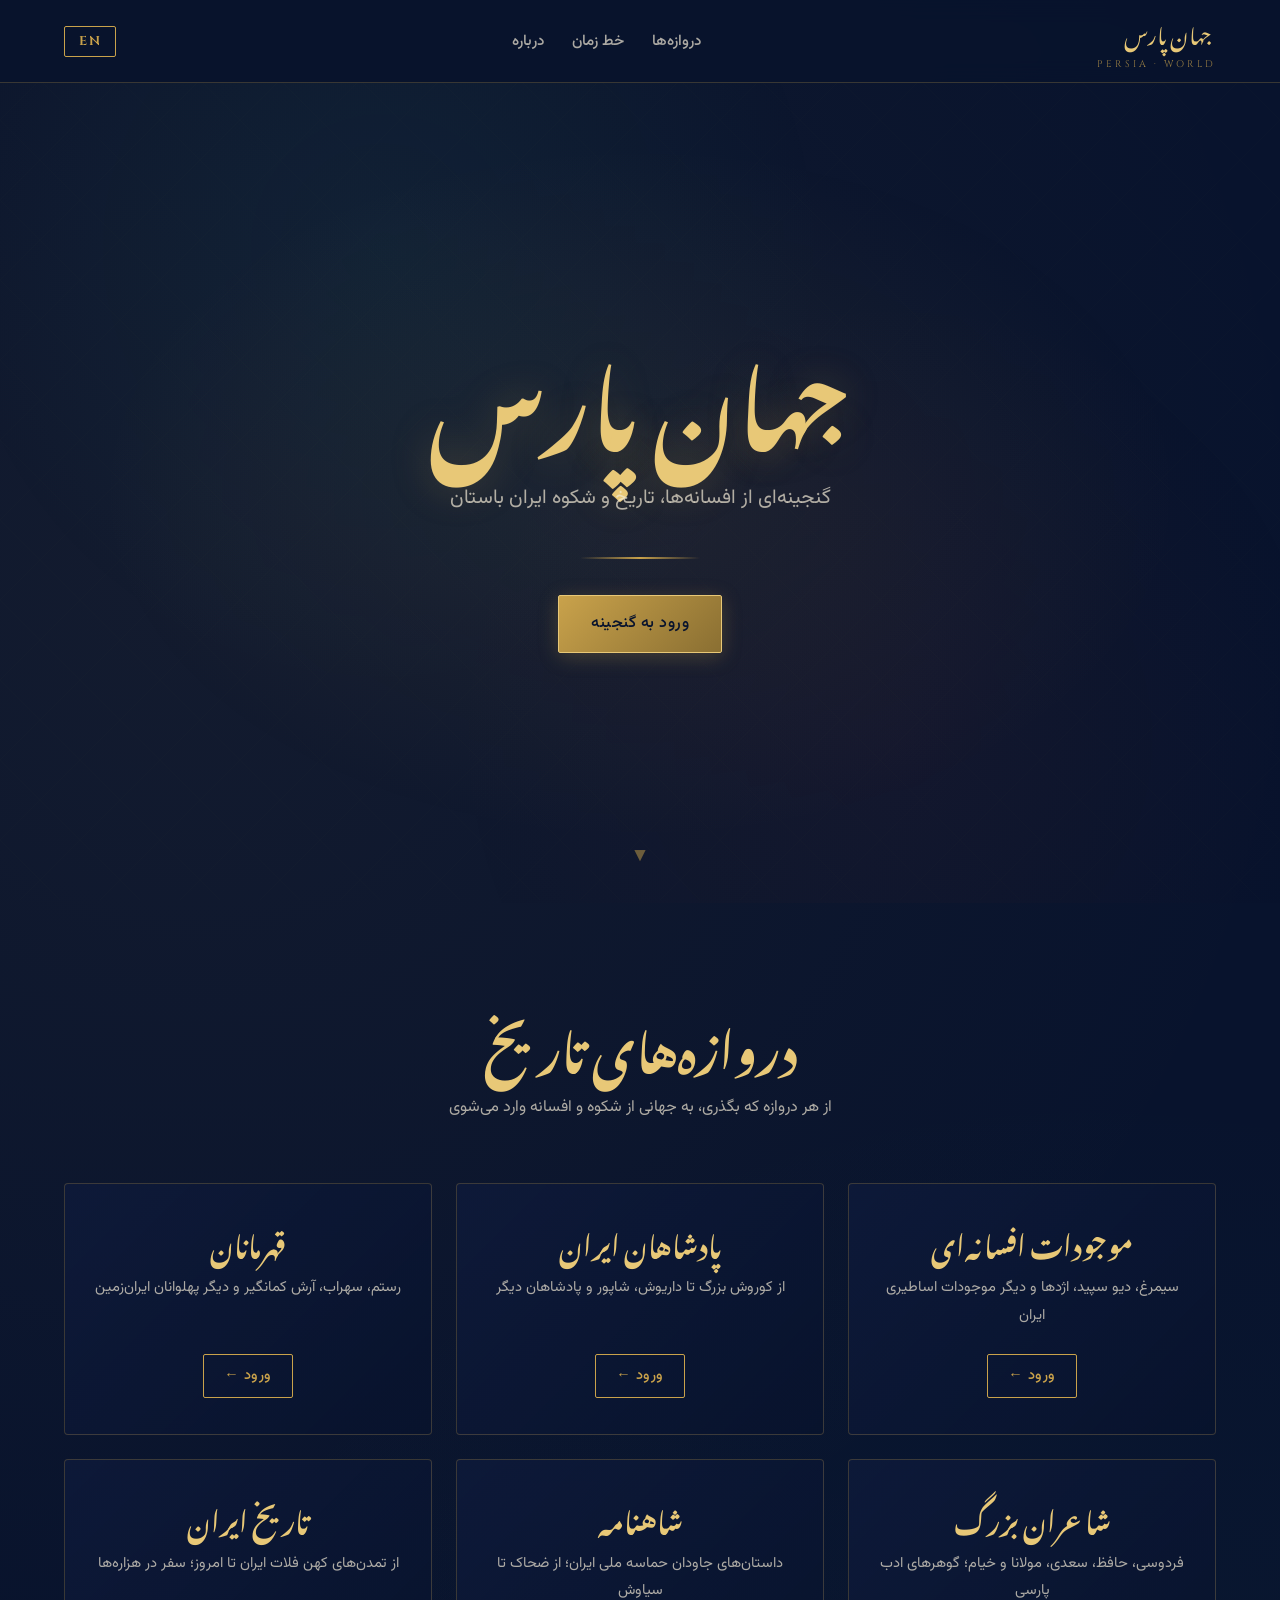
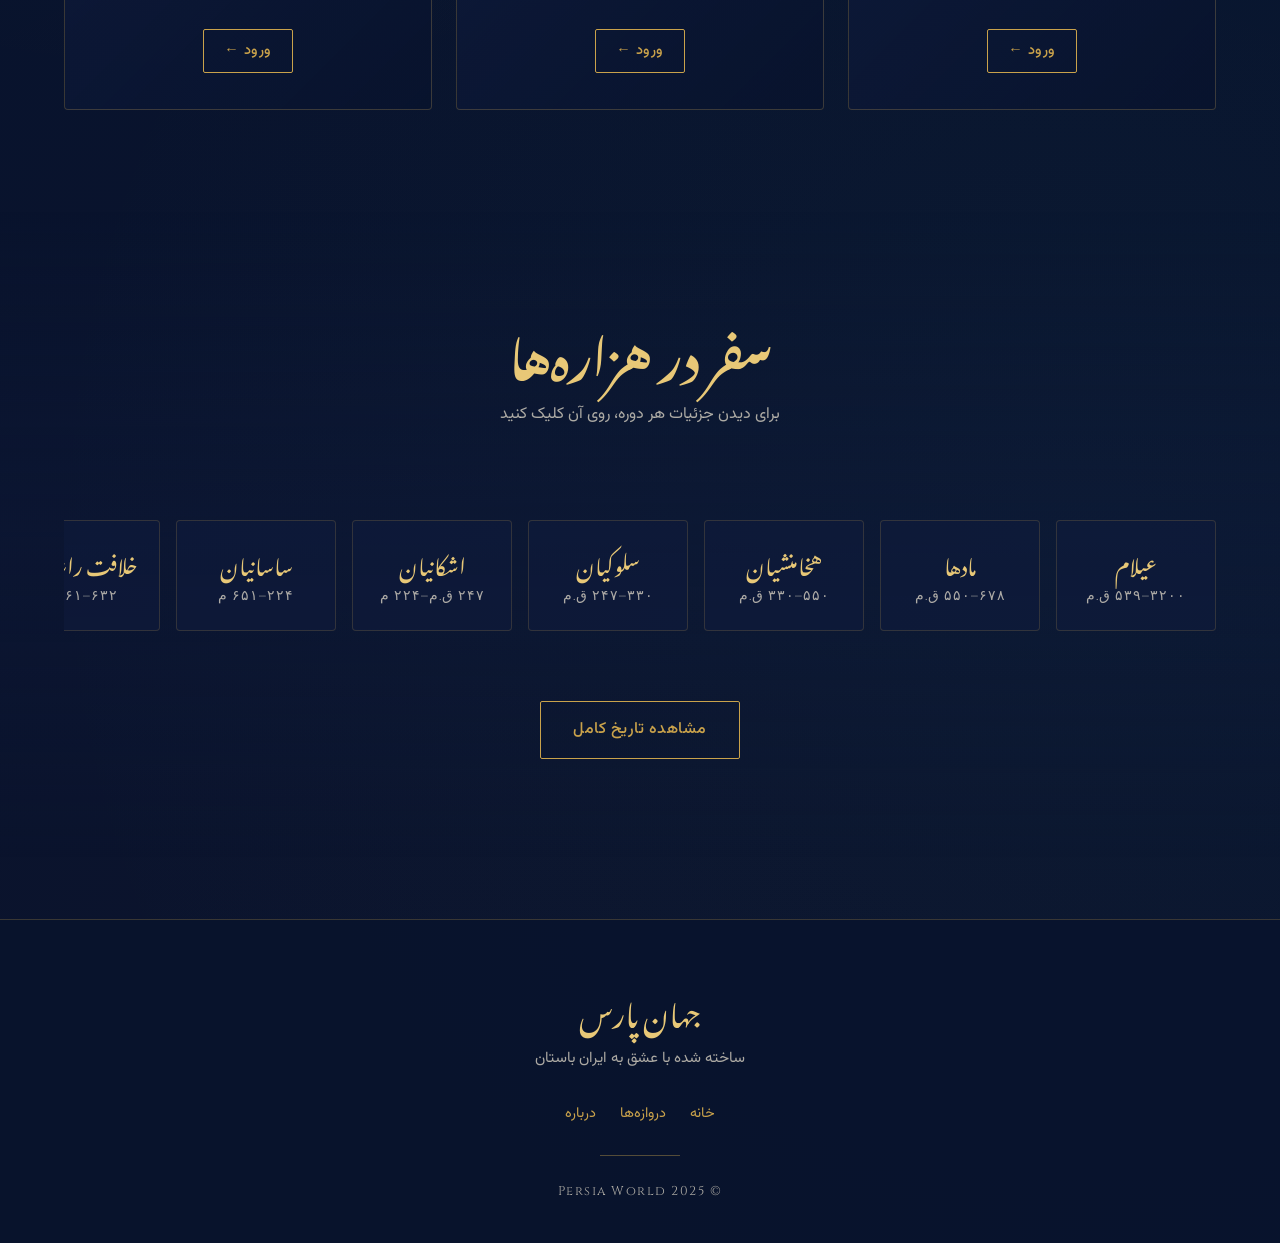
==== commit fa34efdf: "Update index.html" ====
--- a/index.html
+++ b/index.html
@@ -6,7 +6,6 @@
   <title>جهان پارس | Persia World</title>
   <meta name="description" content="گنجینه‌ای از افسانه‌ها، تاریخ و شکوه ایران باستان">
 
-  <!-- ✅ فونت‌ها: نستعلیق + وزیرمتن + Cinzel -->
   <link rel="preconnect" href="https://fonts.googleapis.com">
   <link rel="preconnect" href="https://fonts.gstatic.com" crossorigin>
   <link href="https://fonts.googleapis.com/css2?family=Noto+Nastaliq+Urdu:wght@400;700&family=Vazirmatn:wght@300;400;500;700;900&family=Cinzel:wght@400;700&display=swap" rel="stylesheet">
@@ -98,42 +97,221 @@
   </section>
 
   <!-- ═══════════ خط زمان ═══════════ -->
-  <section class="timeline-preview" id="timeline">
-    <div class="container">
-      <div class="section-header reveal">
-        <h2 class="section-title" data-fa="سفر در هزاره‌ها" data-en="A Journey Through Millennia">سفر در هزاره‌ها</h2>
-        <p class="section-desc" data-fa="برای دیدن جزئیات هر دوره، روی آن کلیک کنید" data-en="Click on a period to see its details">برای دیدن جزئیات هر دوره، روی آن کلیک کنید</p>
-      </div>
-      <div class="timeline-strip" id="timelineStrip">
-        <button class="timeline-item" data-era="elam"><span class="era">عیلام</span><span class="years">۳۲۰۰ ق.م</span></button>
-        <button class="timeline-item" data-era="media"><span class="era">ماد</span><span class="years">۶۷۸ ق.م</span></button>
-        <button class="timeline-item" data-era="achaemenid"><span class="era">هخامنشی</span><span class="years">۵۵۰ ق.م</span></button>
-        <button class="timeline-item" data-era="parthian"><span class="era">اشکانی</span><span class="years">۲۴۷ ق.م</span></button>
-        <button class="timeline-item" data-era="sasanian"><span class="era">ساسانی</span><span class="years">۲۲۴ م</span></button>
-        <button class="timeline-item" data-era="islamic"><span class="era">پس از اسلام</span><span class="years">۶۵۱ م</span></button>
-        <button class="timeline-item" data-era="safavid"><span class="era">صفوی</span><span class="years">۱۵۰۱ م</span></button>
-        <button class="timeline-item" data-era="modern"><span class="era">معاصر</span><span class="years">۱۹۷۹ م</span></button>
-      </div>
-      <div class="timeline-cta">
-        <a href="sections/history.html" class="btn btn-outline" data-fa="مشاهده تاریخ کامل" data-en="View Full History">مشاهده تاریخ کامل</a>
-      </div>
-    </div>
-  </section>
-
-  <!-- ═══════════ درباره ═══════════ -->
-  <section class="about" id="about">
-    <div class="container about-inner reveal">
-      <h2 class="section-title" data-fa="درباره جهان پارس" data-en="About Persia World">درباره جهان پارس</h2>
-      <p data-fa="جهان پارس تلاشی است برای گردآوری و نمایش شکوه ایران باستان؛ از افسانه‌های کهن و موجودات اساطیری تا تاریخ پرماجرای این سرزمین. اینجا خانه‌ای است برای همه کسانی که می‌خواهند با ایران باستان آشنا شوند و اصالت پارسی را جشن بگیرند." data-en="Persia World is an effort to gather and showcase the glory of ancient Persia; from ancient legends and mythical creatures to the eventful history of this land. This is a home for all who wish to discover ancient Persia and celebrate its authentic heritage.">
-        جهان پارس تلاشی است برای گردآوری و نمایش شکوه ایران باستان؛ از افسانه‌های کهن و موجودات اساطیری تا تاریخ پرماجرای این سرزمین. اینجا خانه‌ای است برای همه کسانی که می‌خواهند با ایران باستان آشنا شوند و اصالت پارسی را جشن بگیرند.
-      </p>
-    </div>
-  </section>
-
+<section class="timeline-preview" id="timeline">
+  <div class="container">
+    <div class="section-header reveal">
+      <h2 class="section-title" data-fa="سفر در هزاره‌ها" data-en="A Journey Through Millennia">سفر در هزاره‌ها</h2>
+      <p class="section-desc" data-fa="برای دیدن جزئیات هر دوره، روی آن کلیک کنید" data-en="Click on a period to see its details">برای دیدن جزئیات هر دوره، روی آن کلیک کنید</p>
+    </div>
+    
+    <div class="timeline-strip" id="timelineStrip">
+      <!-- ۱. تمدن‌های کهن پیش از آریایی‌ها (عیلام و...) -->
+      <button class="timeline-item" data-era="elam">
+        <span class="era" data-fa="عیلام" data-en="Elam">عیلام</span>
+        <span class="years" data-fa="۳۲۰۰–۵۳۹ ق.م" data-en="3200–539 BC">۳۲۰۰–۵۳۹ ق.م</span>
+      </button>
+
+      <!-- ۲. مادها -->
+      <button class="timeline-item" data-era="media">
+        <span class="era" data-fa="مادها" data-en="Medes">مادها</span>
+        <span class="years" data-fa="۶۷۸–۵۵۰ ق.م" data-en="678–550 BC">۶۷۸–۵۵۰ ق.م</span>
+      </button>
+
+      <!-- ۳. هخامنشیان -->
+      <button class="timeline-item" data-era="achaemenid">
+        <span class="era" data-fa="هخامنشیان" data-en="Achaemenids">هخامنشیان</span>
+        <span class="years" data-fa="۵۵۰–۳۳۰ ق.م" data-en="550–330 BC">۵۵۰–۳۳۰ ق.م</span>
+      </button>
+
+      <!-- ۴. سلوکیان -->
+      <button class="timeline-item" data-era="seleucid">
+        <span class="era" data-fa="سلوکیان" data-en="Seleucids">سلوکیان</span>
+        <span class="years" data-fa="۳۳۰–۲۴۷ ق.م" data-en="330–247 BC">۳۳۰–۲۴۷ ق.م</span>
+      </button>
+
+      <!-- ۵. اشکانیان -->
+      <button class="timeline-item" data-era="parthian">
+        <span class="era" data-fa="اشکانیان" data-en="Parthians">اشکانیان</span>
+        <span class="years" data-fa="۲۴۷ ق.م–۲۲۴ م" data-en="247 BC–224 AD">۲۴۷ ق.م–۲۲۴ م</span>
+      </button>
+
+      <!-- ۶. ساسانیان -->
+      <button class="timeline-item" data-era="sasanian">
+        <span class="era" data-fa="ساسانیان" data-en="Sasanians">ساسانیان</span>
+        <span class="years" data-fa="۲۲۴–۶۵۱ م" data-en="224–651 AD">۲۲۴–۶۵۱ م</span>
+      </button>
+
+      <!-- ۷. خلافت راشدین -->
+      <button class="timeline-item" data-era="rashidun">
+        <span class="era" data-fa="خلافت راشدین" data-en="Rashidun Caliphate">خلافت راشدین</span>
+        <span class="years" data-fa="۶۳۲–۶۶۱ م" data-en="632–661 AD">۶۳۲–۶۶۱ م</span>
+      </button>
+
+      <!-- ۸. خلافت اموی -->
+      <button class="timeline-item" data-era="umayyad">
+        <span class="era" data-fa="خلافت اموی" data-en="Umayyad Caliphate">خلافت اموی</span>
+        <span class="years" data-fa="۶۶۱–۷۵۰ م" data-en="661–750 AD">۶۶۱–۷۵۰ م</span>
+      </button>
+
+      <!-- ۹. خلافت عباسی -->
+      <button class="timeline-item" data-era="abbasid">
+        <span class="era" data-fa="خلافت عباسی" data-en="Abbasid Caliphate">خلافت عباسی</span>
+        <span class="years" data-fa="۷۵۰–۱۲۵۸ م" data-en="750–1258 AD">۷۵۰–۱۲۵۸ م</span>
+      </button>
+
+      <!-- ۱۰. طاهریان -->
+      <button class="timeline-item" data-era="tahirid">
+        <span class="era" data-fa="طاهریان" data-en="Tahirids">طاهریان</span>
+        <span class="years" data-fa="۸۲۱–۸۷۳ م" data-en="821–873 AD">۸۲۱–۸۷۳ م</span>
+      </button>
+
+      <!-- ۱۱. صفاریان -->
+      <button class="timeline-item" data-era="saffarid">
+        <span class="era" data-fa="صفاریان" data-en="Saffarids">صفاریان</span>
+        <span class="years" data-fa="۸۶۱–۱۰۰۳ م" data-en="861–1003 AD">۸۶۱–۱۰۰۳ م</span>
+      </button>
+
+      <!-- ۱۲. سامانیان -->
+      <button class="timeline-item" data-era="samanid">
+        <span class="era" data-fa="سامانیان" data-en="Samanids">سامانیان</span>
+        <span class="years" data-fa="۸۱۹–۹۹۹ م" data-en="819–999 AD">۸۱۹–۹۹۹ م</span>
+      </button>
+
+      <!-- ۱۳. علویان طبرستان -->
+      <button class="timeline-item" data-era="alavid">
+        <span class="era" data-fa="علویان طبرستان" data-en="Alavids of Tabaristan">علویان طبرستان</span>
+        <span class="years" data-fa="۸۶۴–۹۲۸ م" data-en="864–928 AD">۸۶۴–۹۲۸ م</span>
+      </button>
+
+      <!-- ۱۴. زیاریان -->
+      <button class="timeline-item" data-era="ziyarid">
+        <span class="era" data-fa="زیاریان" data-en="Ziyarids">زیاریان</span>
+        <span class="years" data-fa="۹۳۰–۱۰۹۰ م" data-en="930–1090 AD">۹۳۰–۱۰۹۰ م</span>
+      </button>
+
+      <!-- ۱۵. آل بویه -->
+      <button class="timeline-item" data-era="buyid">
+        <span class="era" data-fa="آل بویه" data-en="Buyids">آل بویه</span>
+        <span class="years" data-fa="۹۳۴–۱۰۶۲ م" data-en="934–1062 AD">۹۳۴–۱۰۶۲ م</span>
+      </button>
+
+      <!-- ۱۶. غزنویان -->
+      <button class="timeline-item" data-era="ghaznavid">
+        <span class="era" data-fa="غزنویان" data-en="Ghaznavids">غزنویان</span>
+        <span class="years" data-fa="۹۷۷–۱۱۸۶ م" data-en="977–1186 AD">۹۷۷–۱۱۸۶ م</span>
+      </button>
+
+      <!-- ۱۷. سلجوقیان -->
+      <button class="timeline-item" data-era="seljuk">
+        <span class="era" data-fa="سلجوقیان" data-en="Seljuks">سلجوقیان</span>
+        <span class="years" data-fa="۱۰۳۷–۱۱۹۴ م" data-en="1037–1194 AD">۱۰۳۷–۱۱۹۴ م</span>
+      </button>
+
+      <!-- ۱۸. خوارزمشاهیان -->
+      <button class="timeline-item" data-era="khwarazmian">
+        <span class="era" data-fa="خوارزمشاهیان" data-en="Khwarazmians">خوارزمشاهیان</span>
+        <span class="years" data-fa="۱۰۷۷–۱۲۳۱ م" data-en="1077–1231 AD">۱۰۷۷–۱۲۳۱ م</span>
+      </button>
+
+      <!-- ۱۹. ایلخانان مغول -->
+      <button class="timeline-item" data-era="ilkhanate">
+        <span class="era" data-fa="ایلخانان مغول" data-en="Ilkhanate">ایلخانان مغول</span>
+        <span class="years" data-fa="۱۲۵۶–۱۳۳۵ م" data-en="1256–1335 AD">۱۲۵۶–۱۳۳۵ م</span>
+      </button>
+
+      <!-- ۲۰. چوپانیان -->
+      <button class="timeline-item" data-era="chobanid">
+        <span class="era" data-fa="چوپانیان" data-en="Chobanids">چوپانیان</span>
+        <span class="years" data-fa="۱۳۳۵–۱۳۵۷ م" data-en="1335–1357 AD">۱۳۳۵–۱۳۵۷ م</span>
+      </button>
+
+      <!-- ۲۱. جلایریان -->
+      <button class="timeline-item" data-era="jalayirid">
+        <span class="era" data-fa="جلایریان" data-en="Jalayirids">جلایریان</span>
+        <span class="years" data-fa="۱۳۳۵–۱۴۳۲ م" data-en="1335–1432 AD">۱۳۳۵–۱۴۳۲ م</span>
+      </button>
+
+      <!-- ۲۲. مظفریان -->
+      <button class="timeline-item" data-era="muzaffarid">
+        <span class="era" data-fa="مظفریان" data-en="Muzaffarids">مظفریان</span>
+        <span class="years" data-fa="۱۳۱۴–۱۳۹۳ م" data-en="1314–1393 AD">۱۳۱۴–۱۳۹۳ م</span>
+      </button>
+
+      <!-- ۲۳. سربداران -->
+      <button class="timeline-item" data-era="sarbadar">
+        <span class="era" data-fa="سربداران" data-en="Sarbadars">سربداران</span>
+        <span class="years" data-fa="۱۳۳۷–۱۳۸۱ م" data-en="1337–1381 AD">۱۳۳۷–۱۳۸۱ م</span>
+      </button>
+
+      <!-- ۲۴. تیموریان -->
+      <button class="timeline-item" data-era="timurid">
+        <span class="era" data-fa="تیموریان" data-en="Timurids">تیموریان</span>
+        <span class="years" data-fa="۱۳۷۰–۱۵۰۷ م" data-en="1370–1507 AD">۱۳۷۰–۱۵۰۷ م</span>
+      </button>
+
+      <!-- ۲۵. قراقویونلو -->
+      <button class="timeline-item" data-era="qaraqoyunlu">
+        <span class="era" data-fa="قراقویونلو" data-en="Qara Qoyunlu">قراقویونلو</span>
+        <span class="years" data-fa="۱۳۷۴–۱۴۶۸ م" data-en="1374–1468 AD">۱۳۷۴–۱۴۶۸ م</span>
+      </button>
+
+      <!-- ۲۶. آق‌قویونلو -->
+      <button class="timeline-item" data-era="aqqoyunlu">
+        <span class="era" data-fa="آق‌قویونلو" data-en="Aq Qoyunlu">آق‌قویونلو</span>
+        <span class="years" data-fa="۱۳۷۸–۱۵۰۱ م" data-en="1378–1501 AD">۱۳۷۸–۱۵۰۱ م</span>
+      </button>
+
+      <!-- ۲۷. مرعشیان -->
+      <button class="timeline-item" data-era="marashian">
+        <span class="era" data-fa="مرعشیان" data-en="Marashians">مرعشیان</span>
+        <span class="years" data-fa="۱۳۵۹–۱۵۸۲ م" data-en="1359–1582 AD">۱۳۵۹–۱۵۸۲ م</span>
+      </button>
+
+      <!-- ۲۸. صفویان -->
+      <button class="timeline-item" data-era="safavid">
+        <span class="era" data-fa="صفویان" data-en="Safavids">صفویان</span>
+        <span class="years" data-fa="۱۵۰۱–۱۷۳۶ م" data-en="1501–1736 AD">۱۵۰۱–۱۷۳۶ م</span>
+      </button>
+
+      <!-- ۲۹. افشاریان -->
+      <button class="timeline-item" data-era="afsharid">
+        <span class="era" data-fa="افشاریان" data-en="Afsharids">افشاریان</span>
+        <span class="years" data-fa="۱۷۳۶–۱۷۹۶ م" data-en="1736–1796 AD">۱۷۳۶–۱۷۹۶ م</span>
+      </button>
+
+      <!-- ۳۰. زندیان -->
+      <button class="timeline-item" data-era="zand">
+        <span class="era" data-fa="زندیان" data-en="Zands">زندیان</span>
+        <span class="years" data-fa="۱۷۵۱–۱۷۹۴ م" data-en="1751–1794 AD">۱۷۵۱–۱۷۹۴ م</span>
+      </button>
+
+      <!-- ۳۱. قاجاریان -->
+      <button class="timeline-item" data-era="qajar">
+        <span class="era" data-fa="قاجاریان" data-en="Qajars">قاجاریان</span>
+        <span class="years" data-fa="۱۷۸۹–۱۹۲۵ م" data-en="1789–1925 AD">۱۷۸۹–۱۹۲۵ م</span>
+      </button>
+
+      <!-- ۳۲. پهلوی -->
+      <button class="timeline-item" data-era="pahlavi">
+        <span class="era" data-fa="پهلویان" data-en="Pahlavis">پهلویان</span>
+        <span class="years" data-fa="۱۹۲۵–۱۹۷۹ م" data-en="1925–1979 AD">۱۹۲۵–۱۹۷۹ م</span>
+      </button>
+
+      <!-- ۳۳. جمهوری اسلامی ایران -->
+      <button class="timeline-item" data-era="islamic-republic">
+        <span class="era" data-fa="جمهوری اسلامی" data-en="Islamic Republic">جمهوری اسلامی</span>
+        <span class="years" data-fa="۱۹۷۹–امروز" data-en="1979–Present">۱۹۷۹–امروز</span>
+      </button>
+    </div>
+    <div class="timeline-cta">
+      <a href="sections/history.html" class="btn btn-outline" data-fa="مشاهده تاریخ کامل" data-en="View Full History">مشاهده تاریخ کامل</a>
+    </div>
+  </div>
+          </section>
   <!-- ═══════════ فوتر ═══════════ -->
   <footer class="site-footer">
     <div class="container footer-inner">
-      <div class="footer-logo">جهان پارس</div>
+      <div class="footer-logo" data-fa="جهان پارس" data-en="Persia World">جهان پارس</div>
       <p class="footer-text" data-fa="ساخته شده با عشق به ایران باستان" data-en="Made with love for ancient Persia">ساخته شده با عشق به ایران باستان</p>
       <div class="footer-links">
         <a href="index.html" data-fa="خانه" data-en="Home">خانه</a>
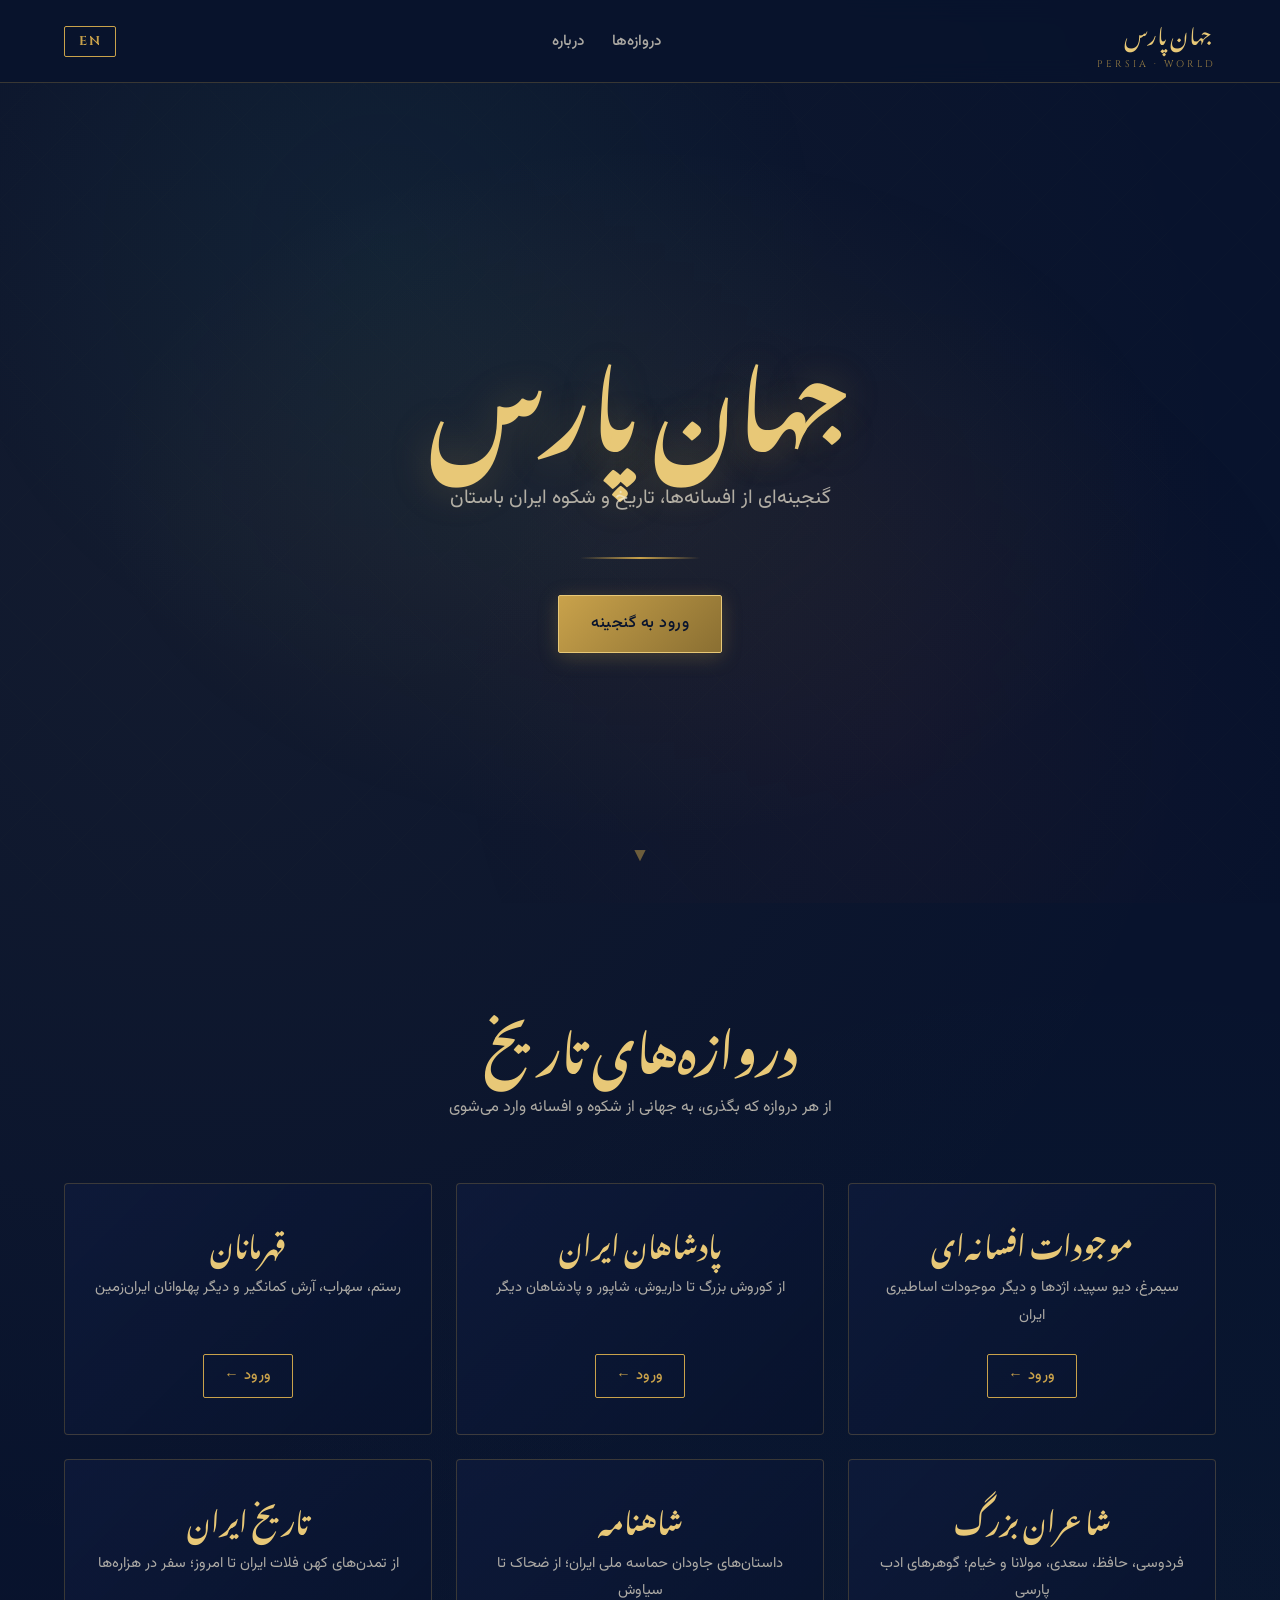
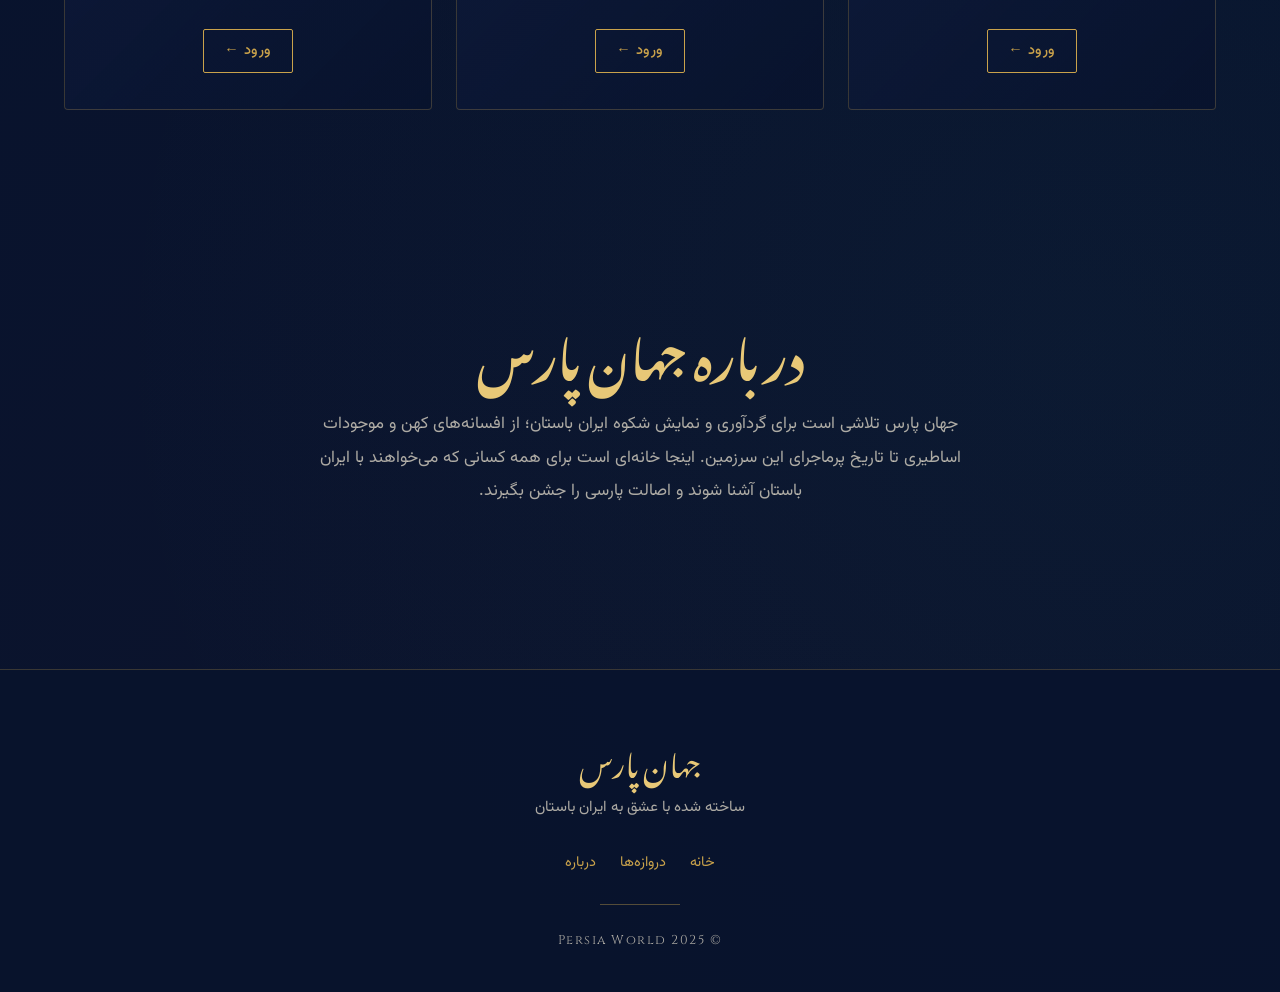
==== commit 0cb0e726: "Remove timeline and add about section Removed timeline section and added about section with descript" ====
--- a/index.html
+++ b/index.html
@@ -23,7 +23,6 @@
       </a>
       <nav class="main-nav">
         <a href="#sections" data-fa="دروازه‌ها" data-en="Gateways">دروازه‌ها</a>
-        <a href="#timeline" data-fa="خط زمان" data-en="Timeline">خط زمان</a>
         <a href="#about" data-fa="درباره" data-en="About">درباره</a>
       </nav>
       <div class="header-actions">
@@ -56,37 +55,31 @@
       </div>
 
       <div class="gateway-grid">
-
         <a href="sections/creatures.html" class="gateway-card reveal">
           <h3 data-fa="موجودات افسانه‌ای" data-en="Mythical Creatures">موجودات افسانه‌ای</h3>
           <p data-fa="سیمرغ، دیو سپید، اژدها و دیگر موجودات اساطیری ایران" data-en="Simurgh, White Div, dragons and other mythical beings of Persia">سیمرغ، دیو سپید، اژدها و دیگر موجودات اساطیری ایران</p>
           <span class="gateway-btn" data-fa="ورود ←" data-en="Enter →">ورود ←</span>
         </a>
-
         <a href="sections/kings.html" class="gateway-card reveal">
           <h3 data-fa="پادشاهان ایران" data-en="Kings of Persia">پادشاهان ایران</h3>
           <p data-fa="از کوروش بزرگ تا داریوش، شاپور و پادشاهان دیگر" data-en="From Cyrus the Great to Darius, Shapur and other rulers">از کوروش بزرگ تا داریوش، شاپور و پادشاهان دیگر</p>
           <span class="gateway-btn" data-fa="ورود ←" data-en="Enter →">ورود ←</span>
         </a>
-
         <a href="sections/heroes.html" class="gateway-card reveal">
           <h3 data-fa="قهرمانان" data-en="Heroes">قهرمانان</h3>
           <p data-fa="رستم، سهراب، آرش کمانگیر و دیگر پهلوانان ایران‌زمین" data-en="Rostam, Sohrab, Arash the Archer and other heroes of Persia">رستم، سهراب، آرش کمانگیر و دیگر پهلوانان ایران‌زمین</p>
           <span class="gateway-btn" data-fa="ورود ←" data-en="Enter →">ورود ←</span>
         </a>
-
         <a href="sections/poets.html" class="gateway-card reveal">
           <h3 data-fa="شاعران بزرگ" data-en="Great Poets">شاعران بزرگ</h3>
           <p data-fa="فردوسی، حافظ، سعدی، مولانا و خیام؛ گوهرهای ادب پارسی" data-en="Ferdowsi, Hafez, Saadi, Rumi and Khayyam; treasures of Persian literature">فردوسی، حافظ، سعدی، مولانا و خیام؛ گوهرهای ادب پارسی</p>
           <span class="gateway-btn" data-fa="ورود ←" data-en="Enter →">ورود ←</span>
         </a>
-
         <a href="sections/shahnameh.html" class="gateway-card reveal">
           <h3 data-fa="شاهنامه" data-en="Shahnameh">شاهنامه</h3>
           <p data-fa="داستان‌های جاودان حماسه ملی ایران؛ از ضحاک تا سیاوش" data-en="Timeless tales of Persia's national epic; from Zahhak to Siyavash">داستان‌های جاودان حماسه ملی ایران؛ از ضحاک تا سیاوش</p>
           <span class="gateway-btn" data-fa="ورود ←" data-en="Enter →">ورود ←</span>
         </a>
-
         <a href="sections/history.html" class="gateway-card reveal">
           <h3 data-fa="تاریخ ایران" data-en="History of Persia">تاریخ ایران</h3>
           <p data-fa="از تمدن‌های کهن فلات ایران تا امروز؛ سفر در هزاره‌ها" data-en="From ancient civilizations of the Iranian plateau to today; a journey through millennia">از تمدن‌های کهن فلات ایران تا امروز؛ سفر در هزاره‌ها</p>
@@ -96,218 +89,16 @@
     </div>
   </section>
 
-  <!-- ═══════════ خط زمان ═══════════ -->
-<section class="timeline-preview" id="timeline">
-  <div class="container">
-    <div class="section-header reveal">
-      <h2 class="section-title" data-fa="سفر در هزاره‌ها" data-en="A Journey Through Millennia">سفر در هزاره‌ها</h2>
-      <p class="section-desc" data-fa="برای دیدن جزئیات هر دوره، روی آن کلیک کنید" data-en="Click on a period to see its details">برای دیدن جزئیات هر دوره، روی آن کلیک کنید</p>
+  <!-- ═══════════ درباره ═══════════ -->
+  <section class="about" id="about">
+    <div class="container about-inner reveal">
+      <h2 class="section-title" data-fa="درباره جهان پارس" data-en="About Persia World">درباره جهان پارس</h2>
+      <p data-fa="جهان پارس تلاشی است برای گردآوری و نمایش شکوه ایران باستان؛ از افسانه‌های کهن و موجودات اساطیری تا تاریخ پرماجرای این سرزمین. اینجا خانه‌ای است برای همه کسانی که می‌خواهند با ایران باستان آشنا شوند و اصالت پارسی را جشن بگیرند." data-en="Persia World is an effort to gather and showcase the glory of ancient Persia; from ancient legends and mythical creatures to the eventful history of this land. This is a home for all who wish to discover ancient Persia and celebrate its authentic heritage.">
+        جهان پارس تلاشی است برای گردآوری و نمایش شکوه ایران باستان؛ از افسانه‌های کهن و موجودات اساطیری تا تاریخ پرماجرای این سرزمین. اینجا خانه‌ای است برای همه کسانی که می‌خواهند با ایران باستان آشنا شوند و اصالت پارسی را جشن بگیرند.
+      </p>
     </div>
-    
-    <div class="timeline-strip" id="timelineStrip">
-      <!-- ۱. تمدن‌های کهن پیش از آریایی‌ها (عیلام و...) -->
-      <button class="timeline-item" data-era="elam">
-        <span class="era" data-fa="عیلام" data-en="Elam">عیلام</span>
-        <span class="years" data-fa="۳۲۰۰–۵۳۹ ق.م" data-en="3200–539 BC">۳۲۰۰–۵۳۹ ق.م</span>
-      </button>
+  </section>
 
-      <!-- ۲. مادها -->
-      <button class="timeline-item" data-era="media">
-        <span class="era" data-fa="مادها" data-en="Medes">مادها</span>
-        <span class="years" data-fa="۶۷۸–۵۵۰ ق.م" data-en="678–550 BC">۶۷۸–۵۵۰ ق.م</span>
-      </button>
-
-      <!-- ۳. هخامنشیان -->
-      <button class="timeline-item" data-era="achaemenid">
-        <span class="era" data-fa="هخامنشیان" data-en="Achaemenids">هخامنشیان</span>
-        <span class="years" data-fa="۵۵۰–۳۳۰ ق.م" data-en="550–330 BC">۵۵۰–۳۳۰ ق.م</span>
-      </button>
-
-      <!-- ۴. سلوکیان -->
-      <button class="timeline-item" data-era="seleucid">
-        <span class="era" data-fa="سلوکیان" data-en="Seleucids">سلوکیان</span>
-        <span class="years" data-fa="۳۳۰–۲۴۷ ق.م" data-en="330–247 BC">۳۳۰–۲۴۷ ق.م</span>
-      </button>
-
-      <!-- ۵. اشکانیان -->
-      <button class="timeline-item" data-era="parthian">
-        <span class="era" data-fa="اشکانیان" data-en="Parthians">اشکانیان</span>
-        <span class="years" data-fa="۲۴۷ ق.م–۲۲۴ م" data-en="247 BC–224 AD">۲۴۷ ق.م–۲۲۴ م</span>
-      </button>
-
-      <!-- ۶. ساسانیان -->
-      <button class="timeline-item" data-era="sasanian">
-        <span class="era" data-fa="ساسانیان" data-en="Sasanians">ساسانیان</span>
-        <span class="years" data-fa="۲۲۴–۶۵۱ م" data-en="224–651 AD">۲۲۴–۶۵۱ م</span>
-      </button>
-
-      <!-- ۷. خلافت راشدین -->
-      <button class="timeline-item" data-era="rashidun">
-        <span class="era" data-fa="خلافت راشدین" data-en="Rashidun Caliphate">خلافت راشدین</span>
-        <span class="years" data-fa="۶۳۲–۶۶۱ م" data-en="632–661 AD">۶۳۲–۶۶۱ م</span>
-      </button>
-
-      <!-- ۸. خلافت اموی -->
-      <button class="timeline-item" data-era="umayyad">
-        <span class="era" data-fa="خلافت اموی" data-en="Umayyad Caliphate">خلافت اموی</span>
-        <span class="years" data-fa="۶۶۱–۷۵۰ م" data-en="661–750 AD">۶۶۱–۷۵۰ م</span>
-      </button>
-
-      <!-- ۹. خلافت عباسی -->
-      <button class="timeline-item" data-era="abbasid">
-        <span class="era" data-fa="خلافت عباسی" data-en="Abbasid Caliphate">خلافت عباسی</span>
-        <span class="years" data-fa="۷۵۰–۱۲۵۸ م" data-en="750–1258 AD">۷۵۰–۱۲۵۸ م</span>
-      </button>
-
-      <!-- ۱۰. طاهریان -->
-      <button class="timeline-item" data-era="tahirid">
-        <span class="era" data-fa="طاهریان" data-en="Tahirids">طاهریان</span>
-        <span class="years" data-fa="۸۲۱–۸۷۳ م" data-en="821–873 AD">۸۲۱–۸۷۳ م</span>
-      </button>
-
-      <!-- ۱۱. صفاریان -->
-      <button class="timeline-item" data-era="saffarid">
-        <span class="era" data-fa="صفاریان" data-en="Saffarids">صفاریان</span>
-        <span class="years" data-fa="۸۶۱–۱۰۰۳ م" data-en="861–1003 AD">۸۶۱–۱۰۰۳ م</span>
-      </button>
-
-      <!-- ۱۲. سامانیان -->
-      <button class="timeline-item" data-era="samanid">
-        <span class="era" data-fa="سامانیان" data-en="Samanids">سامانیان</span>
-        <span class="years" data-fa="۸۱۹–۹۹۹ م" data-en="819–999 AD">۸۱۹–۹۹۹ م</span>
-      </button>
-
-      <!-- ۱۳. علویان طبرستان -->
-      <button class="timeline-item" data-era="alavid">
-        <span class="era" data-fa="علویان طبرستان" data-en="Alavids of Tabaristan">علویان طبرستان</span>
-        <span class="years" data-fa="۸۶۴–۹۲۸ م" data-en="864–928 AD">۸۶۴–۹۲۸ م</span>
-      </button>
-
-      <!-- ۱۴. زیاریان -->
-      <button class="timeline-item" data-era="ziyarid">
-        <span class="era" data-fa="زیاریان" data-en="Ziyarids">زیاریان</span>
-        <span class="years" data-fa="۹۳۰–۱۰۹۰ م" data-en="930–1090 AD">۹۳۰–۱۰۹۰ م</span>
-      </button>
-
-      <!-- ۱۵. آل بویه -->
-      <button class="timeline-item" data-era="buyid">
-        <span class="era" data-fa="آل بویه" data-en="Buyids">آل بویه</span>
-        <span class="years" data-fa="۹۳۴–۱۰۶۲ م" data-en="934–1062 AD">۹۳۴–۱۰۶۲ م</span>
-      </button>
-
-      <!-- ۱۶. غزنویان -->
-      <button class="timeline-item" data-era="ghaznavid">
-        <span class="era" data-fa="غزنویان" data-en="Ghaznavids">غزنویان</span>
-        <span class="years" data-fa="۹۷۷–۱۱۸۶ م" data-en="977–1186 AD">۹۷۷–۱۱۸۶ م</span>
-      </button>
-
-      <!-- ۱۷. سلجوقیان -->
-      <button class="timeline-item" data-era="seljuk">
-        <span class="era" data-fa="سلجوقیان" data-en="Seljuks">سلجوقیان</span>
-        <span class="years" data-fa="۱۰۳۷–۱۱۹۴ م" data-en="1037–1194 AD">۱۰۳۷–۱۱۹۴ م</span>
-      </button>
-
-      <!-- ۱۸. خوارزمشاهیان -->
-      <button class="timeline-item" data-era="khwarazmian">
-        <span class="era" data-fa="خوارزمشاهیان" data-en="Khwarazmians">خوارزمشاهیان</span>
-        <span class="years" data-fa="۱۰۷۷–۱۲۳۱ م" data-en="1077–1231 AD">۱۰۷۷–۱۲۳۱ م</span>
-      </button>
-
-      <!-- ۱۹. ایلخانان مغول -->
-      <button class="timeline-item" data-era="ilkhanate">
-        <span class="era" data-fa="ایلخانان مغول" data-en="Ilkhanate">ایلخانان مغول</span>
-        <span class="years" data-fa="۱۲۵۶–۱۳۳۵ م" data-en="1256–1335 AD">۱۲۵۶–۱۳۳۵ م</span>
-      </button>
-
-      <!-- ۲۰. چوپانیان -->
-      <button class="timeline-item" data-era="chobanid">
-        <span class="era" data-fa="چوپانیان" data-en="Chobanids">چوپانیان</span>
-        <span class="years" data-fa="۱۳۳۵–۱۳۵۷ م" data-en="1335–1357 AD">۱۳۳۵–۱۳۵۷ م</span>
-      </button>
-
-      <!-- ۲۱. جلایریان -->
-      <button class="timeline-item" data-era="jalayirid">
-        <span class="era" data-fa="جلایریان" data-en="Jalayirids">جلایریان</span>
-        <span class="years" data-fa="۱۳۳۵–۱۴۳۲ م" data-en="1335–1432 AD">۱۳۳۵–۱۴۳۲ م</span>
-      </button>
-
-      <!-- ۲۲. مظفریان -->
-      <button class="timeline-item" data-era="muzaffarid">
-        <span class="era" data-fa="مظفریان" data-en="Muzaffarids">مظفریان</span>
-        <span class="years" data-fa="۱۳۱۴–۱۳۹۳ م" data-en="1314–1393 AD">۱۳۱۴–۱۳۹۳ م</span>
-      </button>
-
-      <!-- ۲۳. سربداران -->
-      <button class="timeline-item" data-era="sarbadar">
-        <span class="era" data-fa="سربداران" data-en="Sarbadars">سربداران</span>
-        <span class="years" data-fa="۱۳۳۷–۱۳۸۱ م" data-en="1337–1381 AD">۱۳۳۷–۱۳۸۱ م</span>
-      </button>
-
-      <!-- ۲۴. تیموریان -->
-      <button class="timeline-item" data-era="timurid">
-        <span class="era" data-fa="تیموریان" data-en="Timurids">تیموریان</span>
-        <span class="years" data-fa="۱۳۷۰–۱۵۰۷ م" data-en="1370–1507 AD">۱۳۷۰–۱۵۰۷ م</span>
-      </button>
-
-      <!-- ۲۵. قراقویونلو -->
-      <button class="timeline-item" data-era="qaraqoyunlu">
-        <span class="era" data-fa="قراقویونلو" data-en="Qara Qoyunlu">قراقویونلو</span>
-        <span class="years" data-fa="۱۳۷۴–۱۴۶۸ م" data-en="1374–1468 AD">۱۳۷۴–۱۴۶۸ م</span>
-      </button>
-
-      <!-- ۲۶. آق‌قویونلو -->
-      <button class="timeline-item" data-era="aqqoyunlu">
-        <span class="era" data-fa="آق‌قویونلو" data-en="Aq Qoyunlu">آق‌قویونلو</span>
-        <span class="years" data-fa="۱۳۷۸–۱۵۰۱ م" data-en="1378–1501 AD">۱۳۷۸–۱۵۰۱ م</span>
-      </button>
-
-      <!-- ۲۷. مرعشیان -->
-      <button class="timeline-item" data-era="marashian">
-        <span class="era" data-fa="مرعشیان" data-en="Marashians">مرعشیان</span>
-        <span class="years" data-fa="۱۳۵۹–۱۵۸۲ م" data-en="1359–1582 AD">۱۳۵۹–۱۵۸۲ م</span>
-      </button>
-
-      <!-- ۲۸. صفویان -->
-      <button class="timeline-item" data-era="safavid">
-        <span class="era" data-fa="صفویان" data-en="Safavids">صفویان</span>
-        <span class="years" data-fa="۱۵۰۱–۱۷۳۶ م" data-en="1501–1736 AD">۱۵۰۱–۱۷۳۶ م</span>
-      </button>
-
-      <!-- ۲۹. افشاریان -->
-      <button class="timeline-item" data-era="afsharid">
-        <span class="era" data-fa="افشاریان" data-en="Afsharids">افشاریان</span>
-        <span class="years" data-fa="۱۷۳۶–۱۷۹۶ م" data-en="1736–1796 AD">۱۷۳۶–۱۷۹۶ م</span>
-      </button>
-
-      <!-- ۳۰. زندیان -->
-      <button class="timeline-item" data-era="zand">
-        <span class="era" data-fa="زندیان" data-en="Zands">زندیان</span>
-        <span class="years" data-fa="۱۷۵۱–۱۷۹۴ م" data-en="1751–1794 AD">۱۷۵۱–۱۷۹۴ م</span>
-      </button>
-
-      <!-- ۳۱. قاجاریان -->
-      <button class="timeline-item" data-era="qajar">
-        <span class="era" data-fa="قاجاریان" data-en="Qajars">قاجاریان</span>
-        <span class="years" data-fa="۱۷۸۹–۱۹۲۵ م" data-en="1789–1925 AD">۱۷۸۹–۱۹۲۵ م</span>
-      </button>
-
-      <!-- ۳۲. پهلوی -->
-      <button class="timeline-item" data-era="pahlavi">
-        <span class="era" data-fa="پهلویان" data-en="Pahlavis">پهلویان</span>
-        <span class="years" data-fa="۱۹۲۵–۱۹۷۹ م" data-en="1925–1979 AD">۱۹۲۵–۱۹۷۹ م</span>
-      </button>
-
-      <!-- ۳۳. جمهوری اسلامی ایران -->
-      <button class="timeline-item" data-era="islamic-republic">
-        <span class="era" data-fa="جمهوری اسلامی" data-en="Islamic Republic">جمهوری اسلامی</span>
-        <span class="years" data-fa="۱۹۷۹–امروز" data-en="1979–Present">۱۹۷۹–امروز</span>
-      </button>
-    </div>
-    <div class="timeline-cta">
-      <a href="sections/history.html" class="btn btn-outline" data-fa="مشاهده تاریخ کامل" data-en="View Full History">مشاهده تاریخ کامل</a>
-    </div>
-  </div>
-          </section>
   <!-- ═══════════ فوتر ═══════════ -->
   <footer class="site-footer">
     <div class="container footer-inner">
--- a/assets/css/main.css
+++ b/assets/css/main.css
@@ -393,3 +393,7 @@
 html[dir="ltr"] body { direction: ltr; }
 html[dir="ltr"] .main-nav a::after { right: auto; left: 0; }
 html[dir="ltr"] .brand { align-items: flex-start; }
+/* اصلاح اندازه فونت اسم سلسله‌های طولانی در تایم‌لاین */
+.timeline-item .era {
+  font-size: 1.2rem; /* کمی کوچک‌تر تا کلمات طولانی جا بشن */
+}
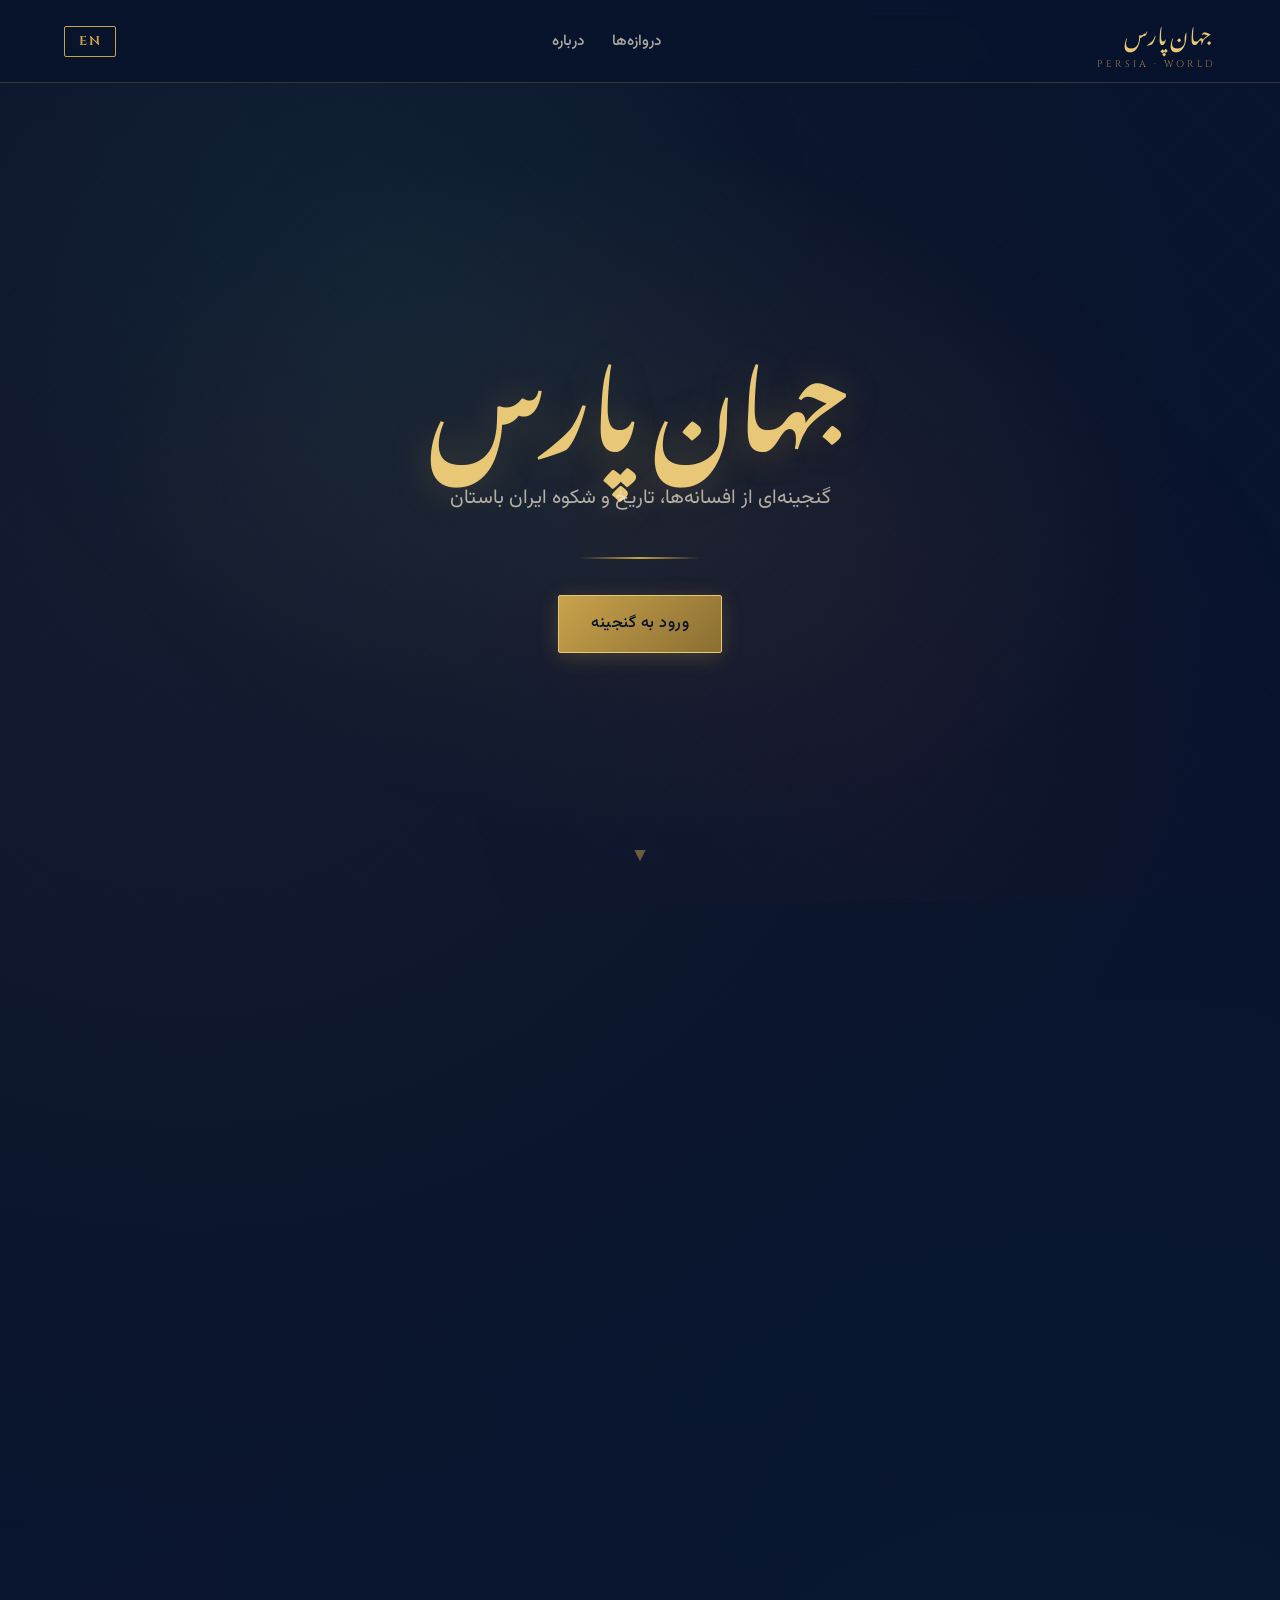
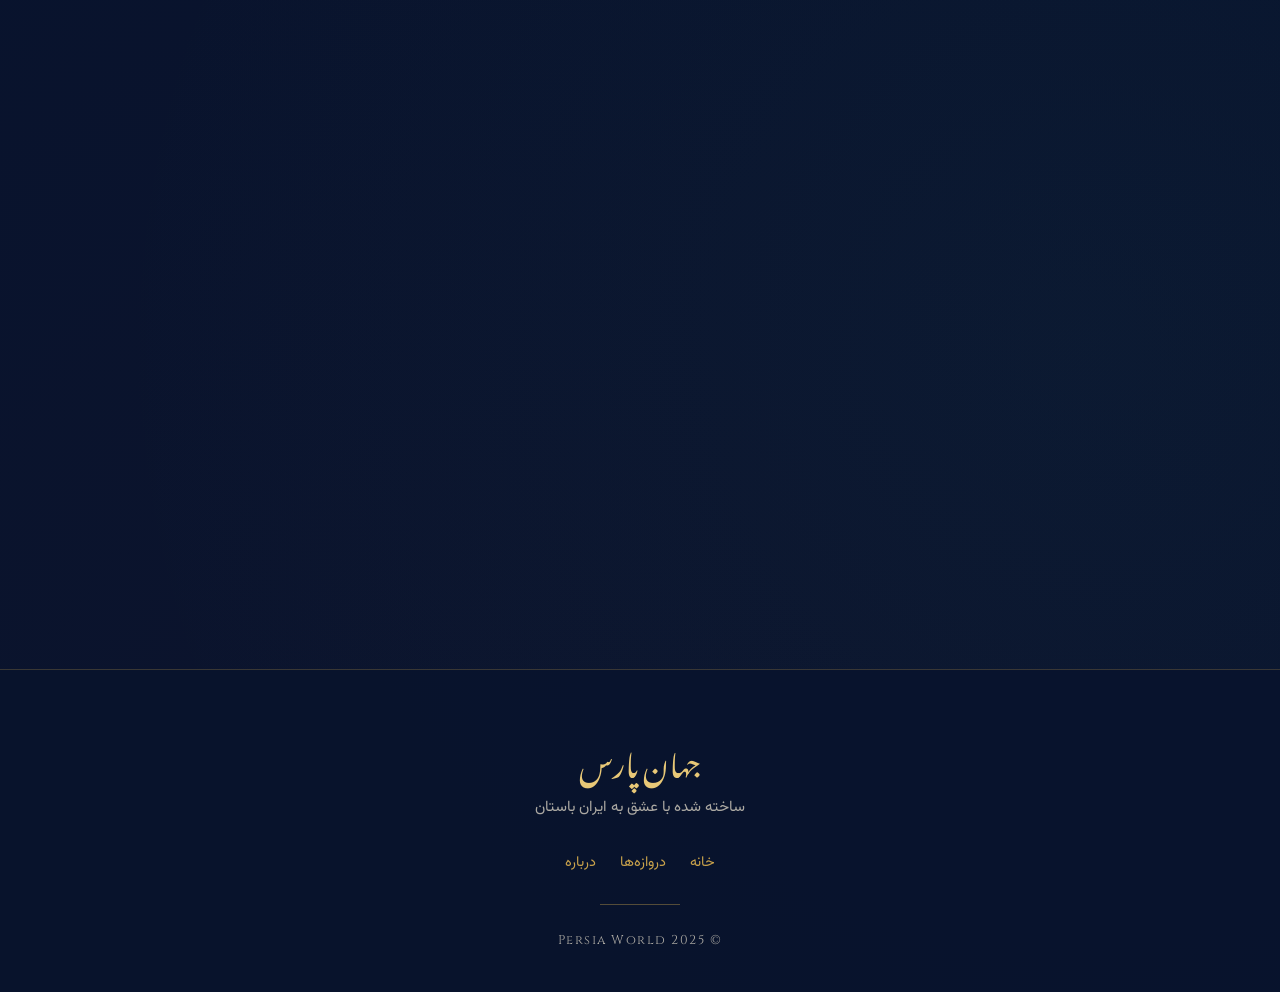
==== commit d72bd823: "Update index.html" ====
--- a/index.html
+++ b/index.html
@@ -114,6 +114,6 @@
     </div>
   </footer>
 
-  <script src="assets/js/main.js"></script>
+  <script src="../assets/js/history.js?v=2"></script>
 </body>
 </html>
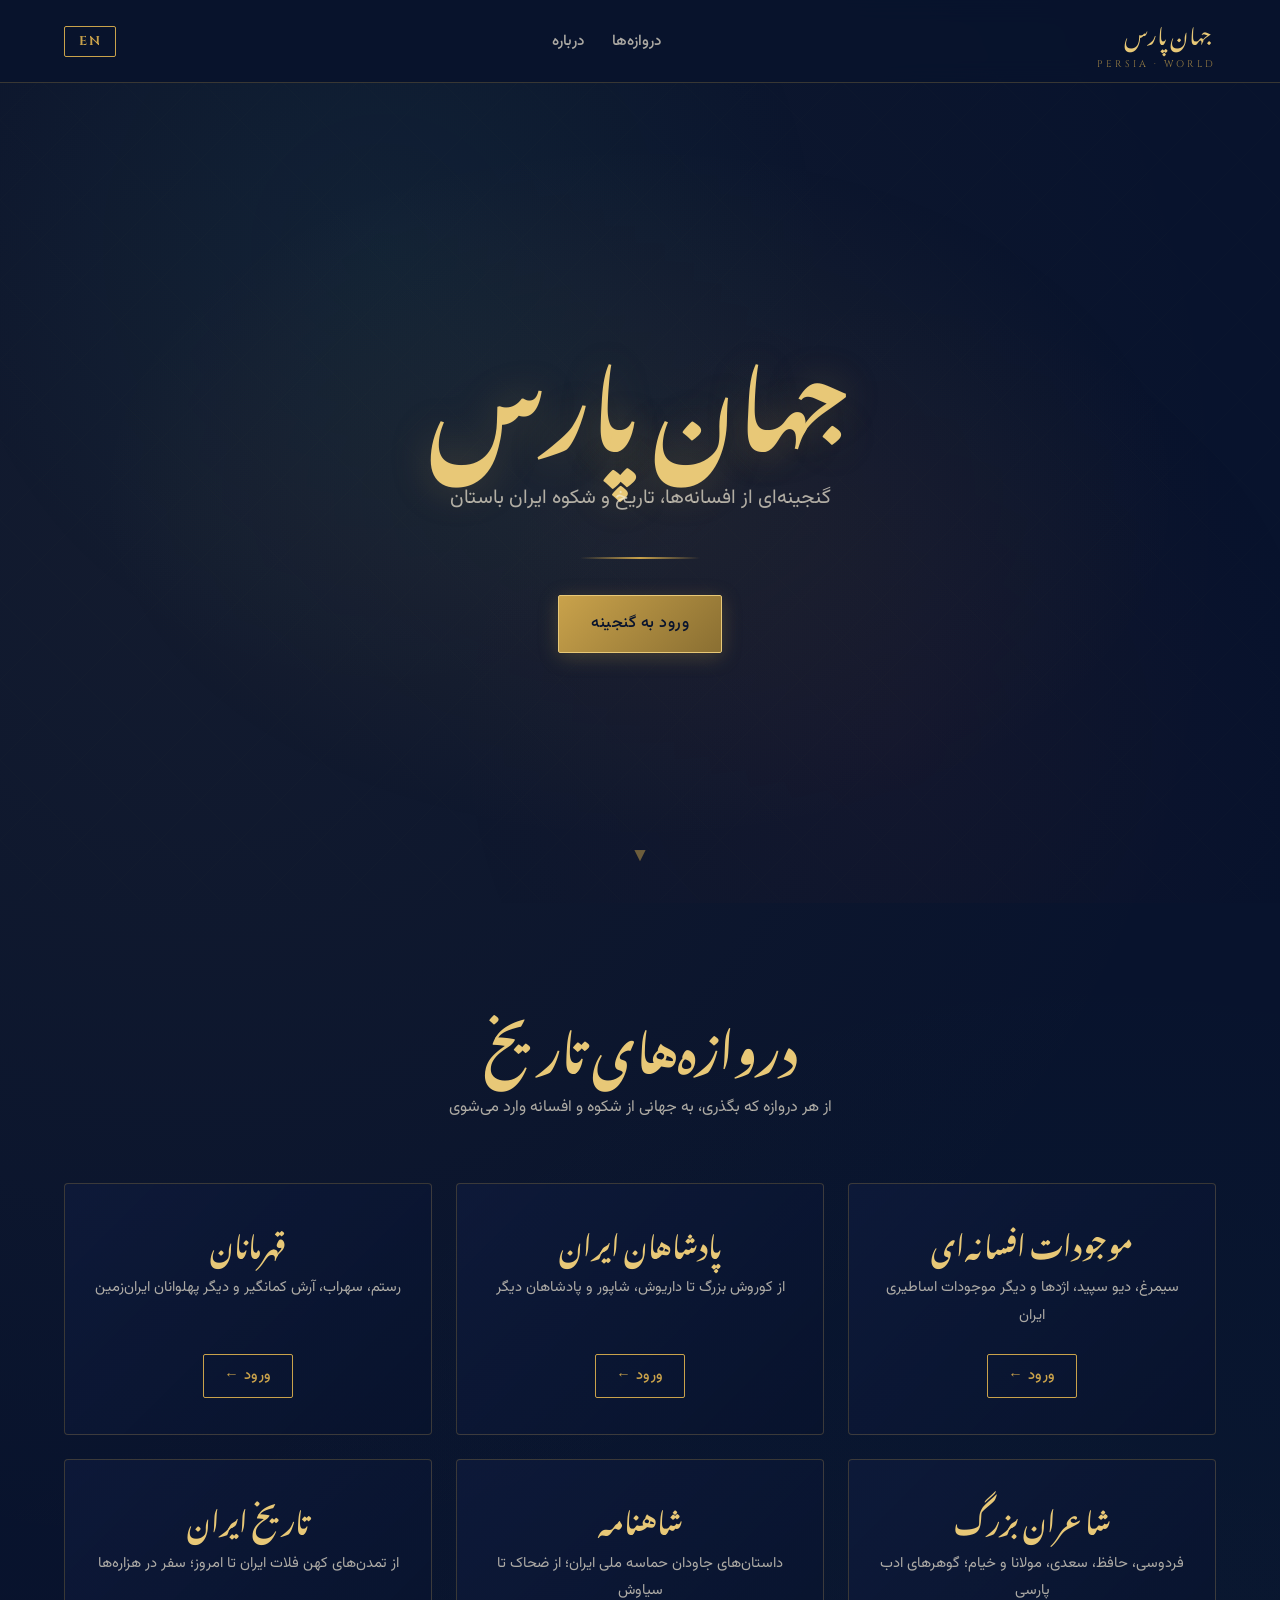
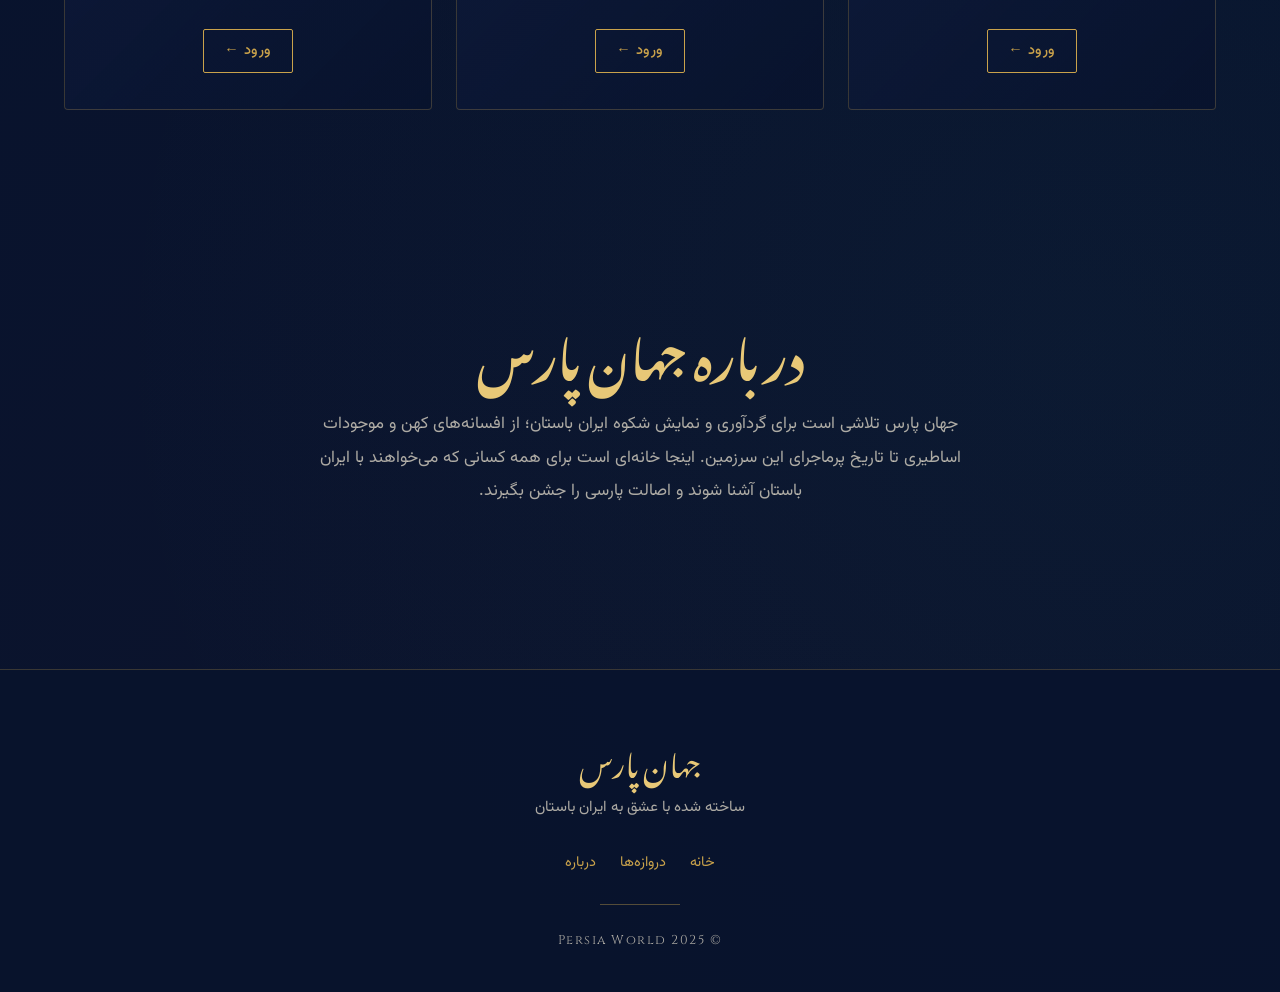
==== commit d9cc68ca: "Update index.html" ====
--- a/index.html
+++ b/index.html
@@ -114,6 +114,6 @@
     </div>
   </footer>
 
-  <script src="../assets/js/history.js?v=2"></script>
+   <script src="assets/js/main.js"></script>
 </body>
 </html>
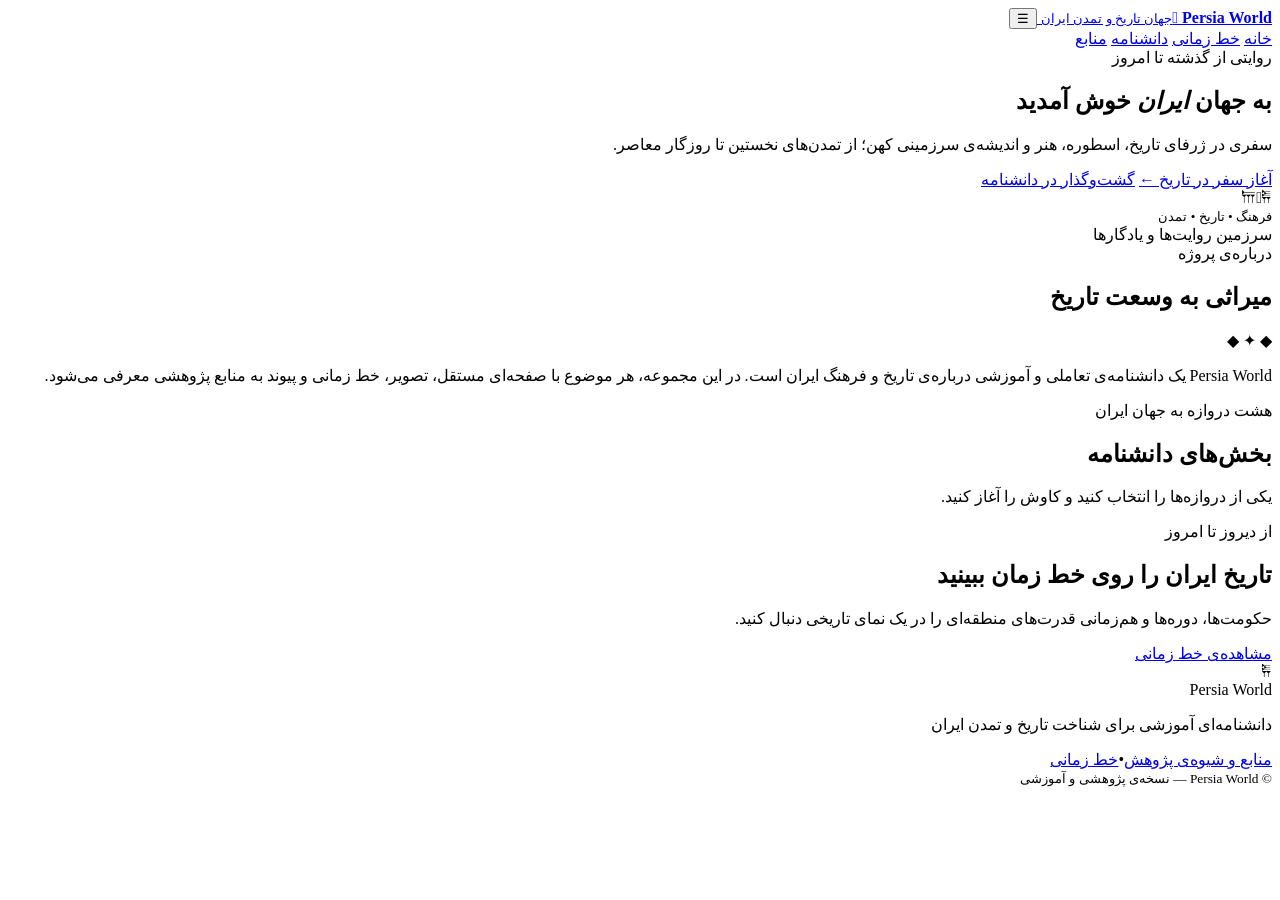
==== commit 37d16e7b: "Add files via upload" ====
--- a/index.html
+++ b/index.html
@@ -3,117 +3,83 @@
 <head>
   <meta charset="UTF-8">
   <meta name="viewport" content="width=device-width, initial-scale=1.0">
-  <title>جهان پارس | Persia World</title>
-  <meta name="description" content="گنجینه‌ای از افسانه‌ها، تاریخ و شکوه ایران باستان">
-
+  <meta name="description" content="Persia World؛ موزه‌ای دیجیتال برای شناخت تاریخ، فرهنگ و تمدن ایران">
+  <title>Persia World | جهان ایران</title>
   <link rel="preconnect" href="https://fonts.googleapis.com">
   <link rel="preconnect" href="https://fonts.gstatic.com" crossorigin>
-  <link href="https://fonts.googleapis.com/css2?family=Noto+Nastaliq+Urdu:wght@400;700&family=Vazirmatn:wght@300;400;500;700;900&family=Cinzel:wght@400;700&display=swap" rel="stylesheet">
-
-  <link rel="stylesheet" href="assets/css/main.css">
+  <link href="https://fonts.googleapis.com/css2?family=Noto+Naskh+Arabic:wght@400;500;600;700&family=Noto+Nastaliq+Urdu&display=swap" rel="stylesheet">
+  <link rel="stylesheet" href="css/style.css">
 </head>
 <body>
-
-  <!-- ═══════════ هدر ═══════════ -->
+  <div class="top-pattern" aria-hidden="true"></div>
   <header class="site-header">
-    <div class="container header-inner">
-      <a href="index.html" class="brand">
-        <span class="brand-fa" data-fa="جهان پارس" data-en="Persia World">جهان پارس</span>
-        <span class="brand-en">PERSIA · WORLD</span>
-      </a>
-      <nav class="main-nav">
-        <a href="#sections" data-fa="دروازه‌ها" data-en="Gateways">دروازه‌ها</a>
-        <a href="#about" data-fa="درباره" data-en="About">درباره</a>
-      </nav>
-      <div class="header-actions">
-        <button class="lang-toggle" aria-label="تغییر زبان">EN</button>
-        <button class="menu-toggle" aria-label="منو">☰</button>
-      </div>
-    </div>
+    <a class="brand" href="index.html" aria-label="صفحه اصلی Persia World">
+      <span class="brand-mark">𓃭</span>
+      <span><strong>Persia World</strong><small>جهان تاریخ و تمدن ایران</small></span>
+    </a>
+    <button class="menu-toggle" id="menuToggle" aria-label="باز کردن فهرست">☰</button>
+    <nav class="main-nav" id="mainNav">
+      <a class="active" href="index.html">خانه</a>
+      <a href="timeline.html">خط زمانی</a>
+      <a href="#sections">دانشنامه</a>
+      <a href="sources.html">منابع</a>
+    </nav>
   </header>
 
-  <!-- ═══════════ هیرو ═══════════ -->
-  <section class="hero">
-    <div class="hero-bg-ornament"></div>
-    <div class="hero-content container">
-      <h1 class="hero-title" data-fa="جهان پارس" data-en="Persia World">جهان پارس</h1>
-      <p class="hero-subtitle" data-fa="گنجینه‌ای از افسانه‌ها، تاریخ و شکوه ایران باستان" data-en="A treasury of legends, history, and the glory of ancient Persia">
-        گنجینه‌ای از افسانه‌ها، تاریخ و شکوه ایران باستان
-      </p>
-      <div class="hero-divider"></div>
-      <a href="#sections" class="btn btn-primary" data-fa="ورود به گنجینه" data-en="Enter the Treasury">ورود به گنجینه</a>
-    </div>
-    <div class="hero-scroll">▼</div>
-  </section>
+  <main>
+    <section class="hero">
+      <div class="hero-content">
+        <span class="eyebrow">روایتی از گذشته تا امروز</span>
+        <h1>به جهان <em>ایران</em> خوش آمدید</h1>
+        <p class="hero-lead">سفری در ژرفای تاریخ، اسطوره، هنر و اندیشه‌ی سرزمینی کهن؛ از تمدن‌های نخستین تا روزگار معاصر.</p>
+        <div class="hero-actions">
+          <a class="btn btn-gold" href="timeline.html">آغاز سفر در تاریخ <span>←</span></a>
+          <a class="text-link" href="#sections">گشت‌وگذار در دانشنامه</a>
+        </div>
+      </div>
+      <div class="hero-seal" aria-label="نشان تزئینی با الهام از هنر ایران باستان">
+        <div class="seal-ring"><span>𐎠</span><b>𓃭</b><span>𐎱</span></div>
+        <small>فرهنگ • تاریخ • تمدن</small>
+      </div>
+      <div class="hero-caption">سرزمین روایت‌ها و یادگارها</div>
+    </section>
 
-  <!-- ═══════════ دروازه‌ها ═══════════ -->
-  <section class="gateways" id="sections">
-    <div class="container">
-      <div class="section-header reveal">
-        <h2 class="section-title" data-fa="دروازه‌های تاریخ" data-en="Gateways of History">دروازه‌های تاریخ</h2>
-        <p class="section-desc" data-fa="از هر دروازه که بگذری، به جهانی از شکوه و افسانه وارد می‌شوی" data-en="Through each gateway, you step into a world of glory and legend">از هر دروازه که بگذری، به جهانی از شکوه و افسانه وارد می‌شوی</p>
+    <section class="intro section-wrap">
+      <div class="section-heading">
+        <span class="eyebrow">درباره‌ی پروژه</span>
+        <h2>میراثی به وسعت تاریخ</h2>
+        <div class="ornament">◆ ✦ ◆</div>
       </div>
+      <p class="intro-text">Persia World یک دانشنامه‌ی تعاملی و آموزشی درباره‌ی تاریخ و فرهنگ ایران است. در این مجموعه، هر موضوع با صفحه‌ای مستقل، تصویر، خط زمانی و پیوند به منابع پژوهشی معرفی می‌شود.</p>
+    </section>
 
-      <div class="gateway-grid">
-        <a href="sections/creatures.html" class="gateway-card reveal">
-          <h3 data-fa="موجودات افسانه‌ای" data-en="Mythical Creatures">موجودات افسانه‌ای</h3>
-          <p data-fa="سیمرغ، دیو سپید، اژدها و دیگر موجودات اساطیری ایران" data-en="Simurgh, White Div, dragons and other mythical beings of Persia">سیمرغ، دیو سپید، اژدها و دیگر موجودات اساطیری ایران</p>
-          <span class="gateway-btn" data-fa="ورود ←" data-en="Enter →">ورود ←</span>
-        </a>
-        <a href="sections/kings.html" class="gateway-card reveal">
-          <h3 data-fa="پادشاهان ایران" data-en="Kings of Persia">پادشاهان ایران</h3>
-          <p data-fa="از کوروش بزرگ تا داریوش، شاپور و پادشاهان دیگر" data-en="From Cyrus the Great to Darius, Shapur and other rulers">از کوروش بزرگ تا داریوش، شاپور و پادشاهان دیگر</p>
-          <span class="gateway-btn" data-fa="ورود ←" data-en="Enter →">ورود ←</span>
-        </a>
-        <a href="sections/heroes.html" class="gateway-card reveal">
-          <h3 data-fa="قهرمانان" data-en="Heroes">قهرمانان</h3>
-          <p data-fa="رستم، سهراب، آرش کمانگیر و دیگر پهلوانان ایران‌زمین" data-en="Rostam, Sohrab, Arash the Archer and other heroes of Persia">رستم، سهراب، آرش کمانگیر و دیگر پهلوانان ایران‌زمین</p>
-          <span class="gateway-btn" data-fa="ورود ←" data-en="Enter →">ورود ←</span>
-        </a>
-        <a href="sections/poets.html" class="gateway-card reveal">
-          <h3 data-fa="شاعران بزرگ" data-en="Great Poets">شاعران بزرگ</h3>
-          <p data-fa="فردوسی، حافظ، سعدی، مولانا و خیام؛ گوهرهای ادب پارسی" data-en="Ferdowsi, Hafez, Saadi, Rumi and Khayyam; treasures of Persian literature">فردوسی، حافظ، سعدی، مولانا و خیام؛ گوهرهای ادب پارسی</p>
-          <span class="gateway-btn" data-fa="ورود ←" data-en="Enter →">ورود ←</span>
-        </a>
-        <a href="sections/shahnameh.html" class="gateway-card reveal">
-          <h3 data-fa="شاهنامه" data-en="Shahnameh">شاهنامه</h3>
-          <p data-fa="داستان‌های جاودان حماسه ملی ایران؛ از ضحاک تا سیاوش" data-en="Timeless tales of Persia's national epic; from Zahhak to Siyavash">داستان‌های جاودان حماسه ملی ایران؛ از ضحاک تا سیاوش</p>
-          <span class="gateway-btn" data-fa="ورود ←" data-en="Enter →">ورود ←</span>
-        </a>
-        <a href="sections/history.html" class="gateway-card reveal">
-          <h3 data-fa="تاریخ ایران" data-en="History of Persia">تاریخ ایران</h3>
-          <p data-fa="از تمدن‌های کهن فلات ایران تا امروز؛ سفر در هزاره‌ها" data-en="From ancient civilizations of the Iranian plateau to today; a journey through millennia">از تمدن‌های کهن فلات ایران تا امروز؛ سفر در هزاره‌ها</p>
-          <span class="gateway-btn" data-fa="ورود ←" data-en="Enter →">ورود ←</span>
-        </a>
+    <section class="sections section-wrap" id="sections">
+      <div class="section-heading align-right">
+        <span class="eyebrow">هشت دروازه به جهان ایران</span>
+        <h2>بخش‌های دانشنامه</h2>
+        <p>یکی از دروازه‌ها را انتخاب کنید و کاوش را آغاز کنید.</p>
       </div>
-    </div>
-  </section>
+      <div class="category-grid" id="categoryGrid"></div>
+    </section>
 
-  <!-- ═══════════ درباره ═══════════ -->
-  <section class="about" id="about">
-    <div class="container about-inner reveal">
-      <h2 class="section-title" data-fa="درباره جهان پارس" data-en="About Persia World">درباره جهان پارس</h2>
-      <p data-fa="جهان پارس تلاشی است برای گردآوری و نمایش شکوه ایران باستان؛ از افسانه‌های کهن و موجودات اساطیری تا تاریخ پرماجرای این سرزمین. اینجا خانه‌ای است برای همه کسانی که می‌خواهند با ایران باستان آشنا شوند و اصالت پارسی را جشن بگیرند." data-en="Persia World is an effort to gather and showcase the glory of ancient Persia; from ancient legends and mythical creatures to the eventful history of this land. This is a home for all who wish to discover ancient Persia and celebrate its authentic heritage.">
-        جهان پارس تلاشی است برای گردآوری و نمایش شکوه ایران باستان؛ از افسانه‌های کهن و موجودات اساطیری تا تاریخ پرماجرای این سرزمین. اینجا خانه‌ای است برای همه کسانی که می‌خواهند با ایران باستان آشنا شوند و اصالت پارسی را جشن بگیرند.
-      </p>
-    </div>
-  </section>
+    <section class="timeline-promo">
+      <div>
+        <span class="eyebrow">از دیروز تا امروز</span>
+        <h2>تاریخ ایران را روی خط زمان ببینید</h2>
+        <p>حکومت‌ها، دوره‌ها و هم‌زمانی قدرت‌های منطقه‌ای را در یک نمای تاریخی دنبال کنید.</p>
+        <a class="btn btn-outline" href="timeline.html">مشاهده‌ی خط زمانی</a>
+      </div>
+      <div class="promo-symbol">𐎱</div>
+    </section>
+  </main>
 
-  <!-- ═══════════ فوتر ═══════════ -->
   <footer class="site-footer">
-    <div class="container footer-inner">
-      <div class="footer-logo" data-fa="جهان پارس" data-en="Persia World">جهان پارس</div>
-      <p class="footer-text" data-fa="ساخته شده با عشق به ایران باستان" data-en="Made with love for ancient Persia">ساخته شده با عشق به ایران باستان</p>
-      <div class="footer-links">
-        <a href="index.html" data-fa="خانه" data-en="Home">خانه</a>
-        <a href="#sections" data-fa="دروازه‌ها" data-en="Gateways">دروازه‌ها</a>
-        <a href="#about" data-fa="درباره" data-en="About">درباره</a>
-      </div>
-      <div class="footer-divider"></div>
-      <p class="footer-copy">© 2025 Persia World</p>
-    </div>
+    <div class="footer-brand">Persia World</div>
+    <p>دانشنامه‌ای آموزشی برای شناخت تاریخ و تمدن ایران</p>
+    <div class="footer-links"><a href="sources.html">منابع و شیوه‌ی پژوهش</a><span>•</span><a href="timeline.html">خط زمانی</a></div>
+    <small>© Persia World — نسخه‌ی پژوهشی و آموزشی</small>
   </footer>
-
-   <script src="assets/js/main.js"></script>
+  <script src="js/data.js"></script>
+  <script src="js/main.js"></script>
 </body>
 </html>
